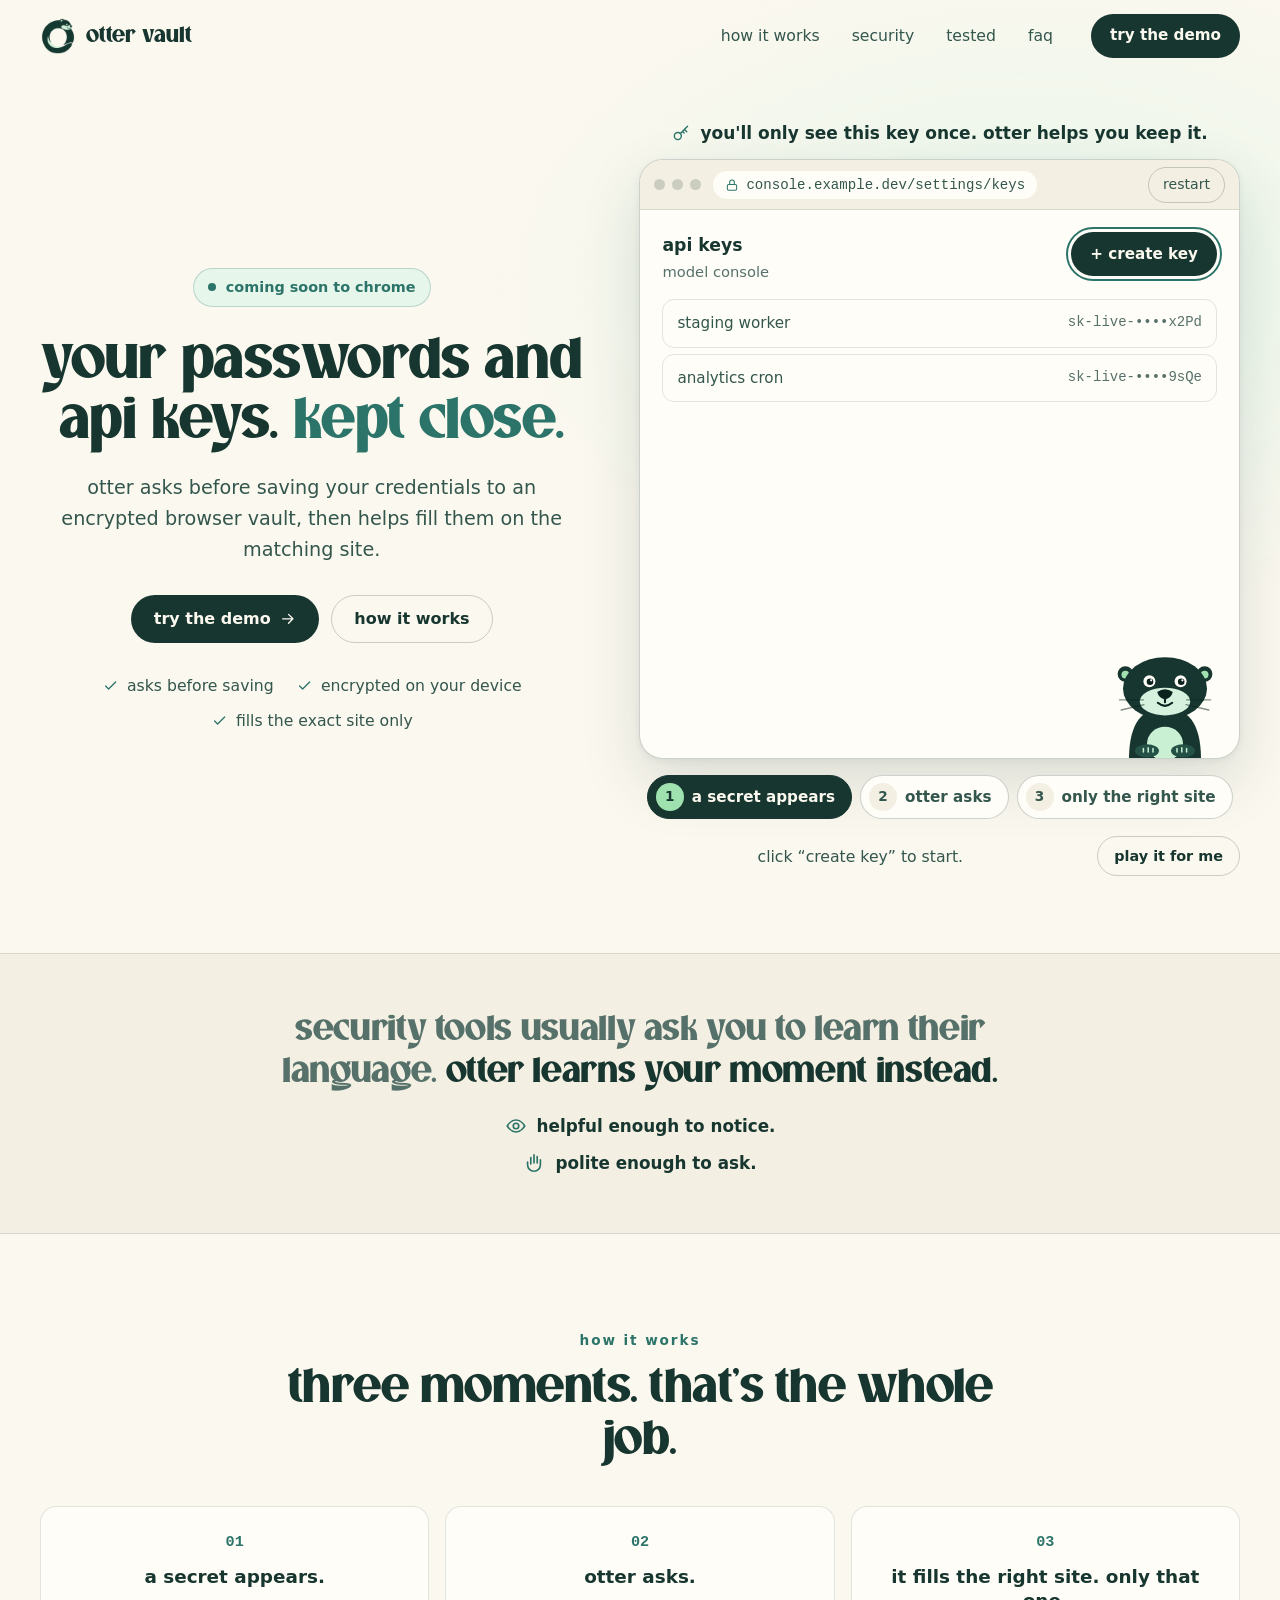
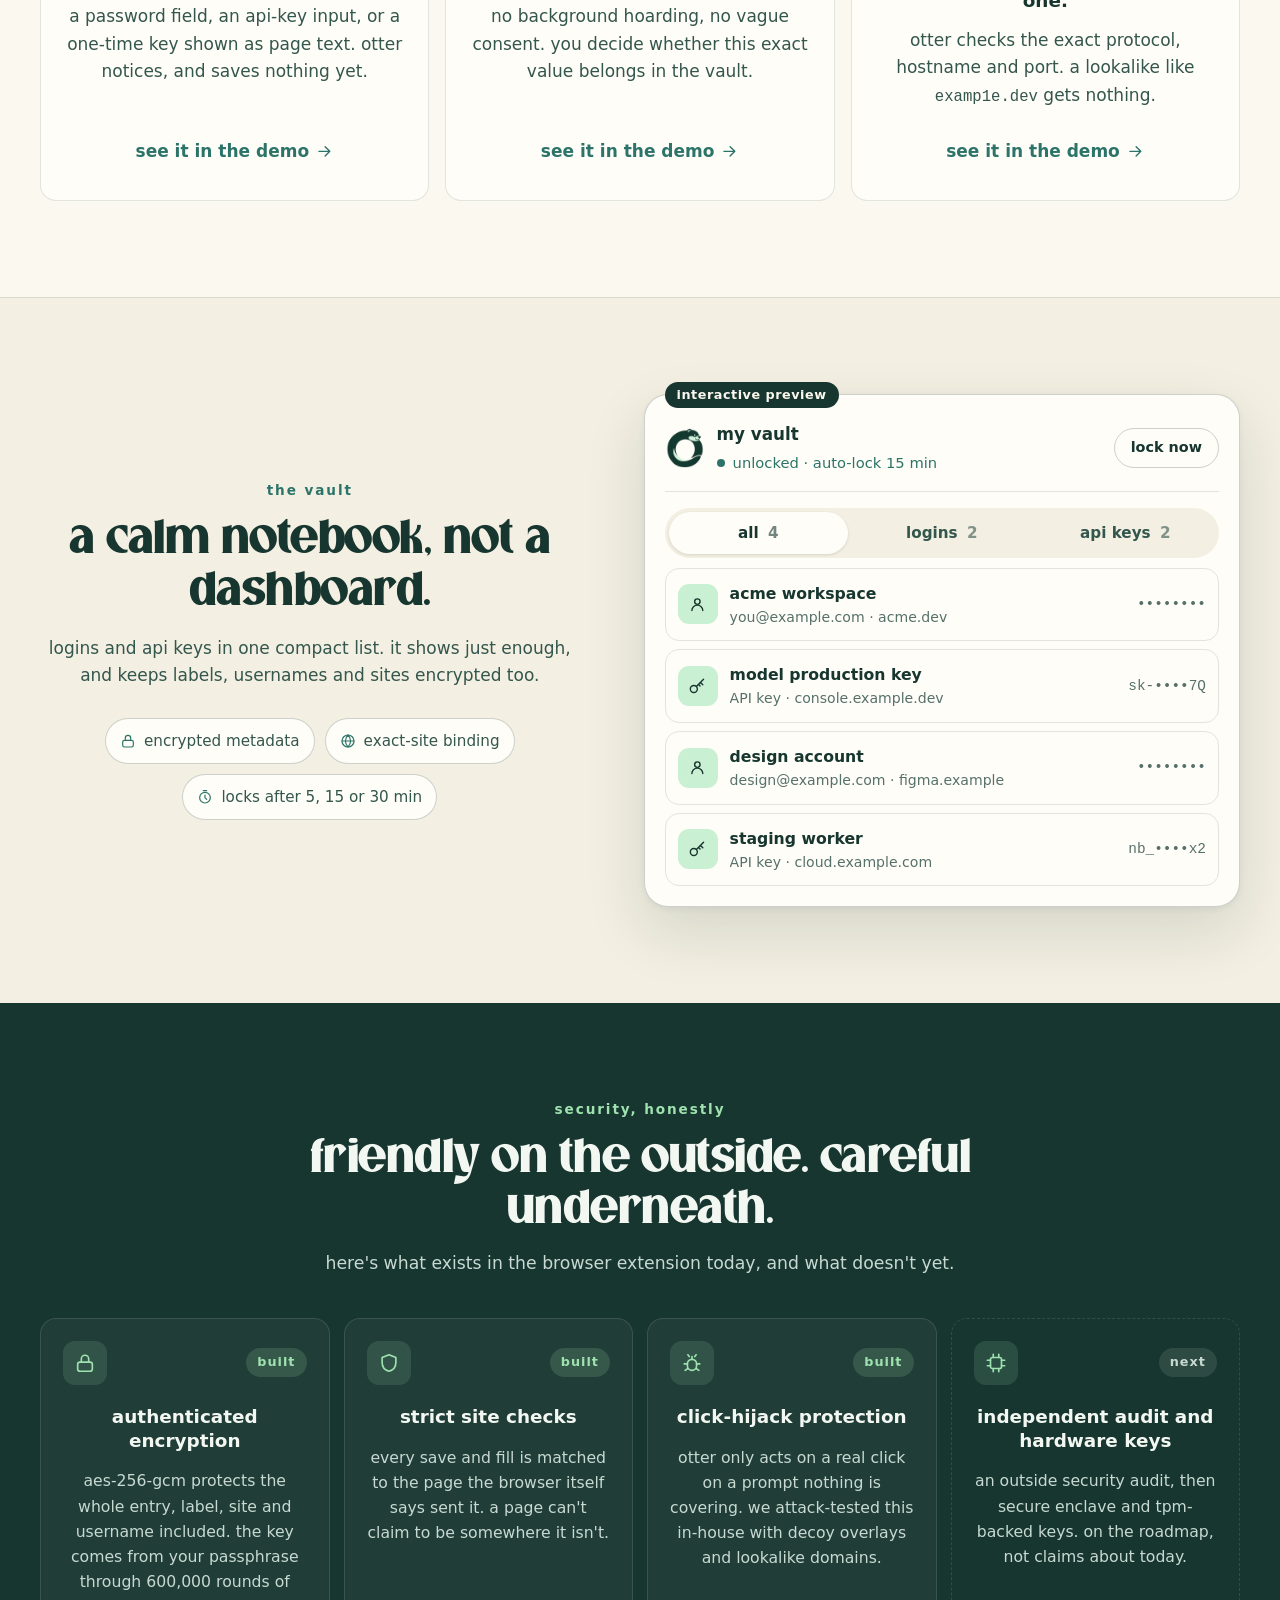
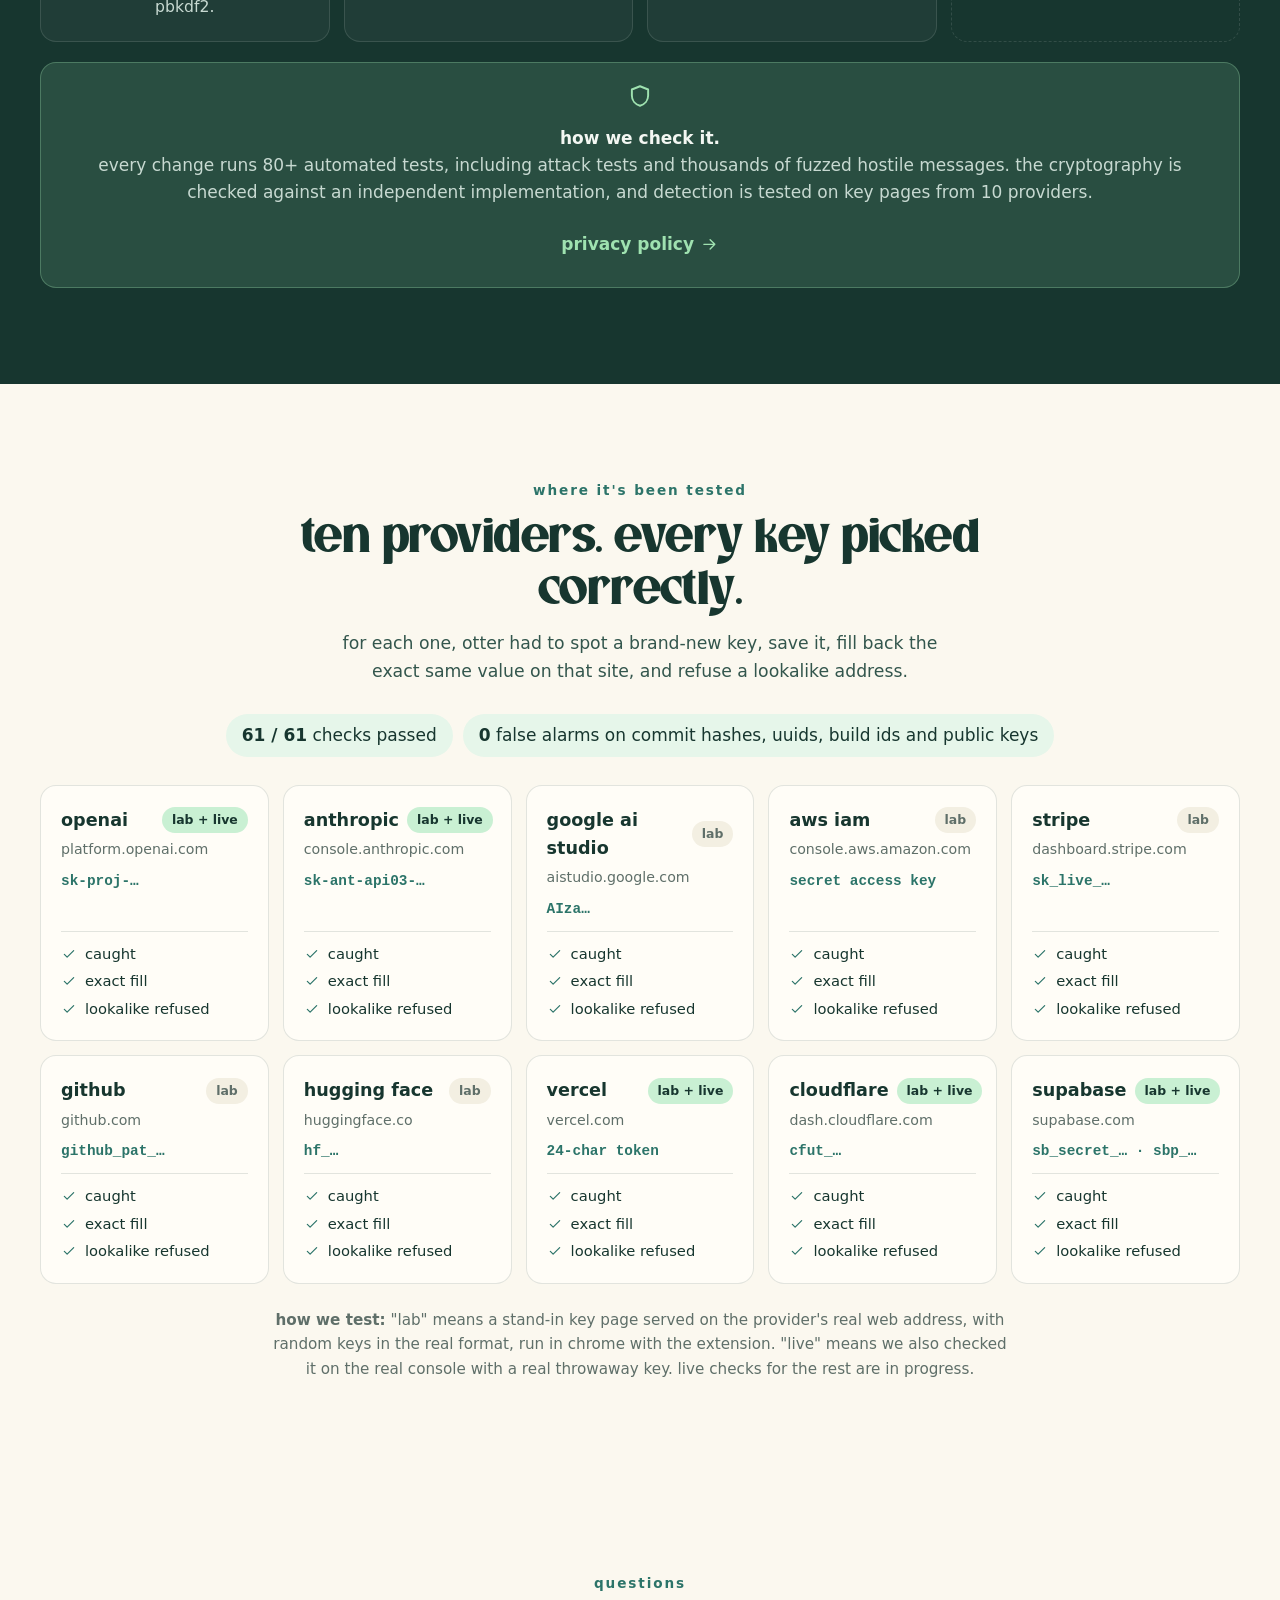
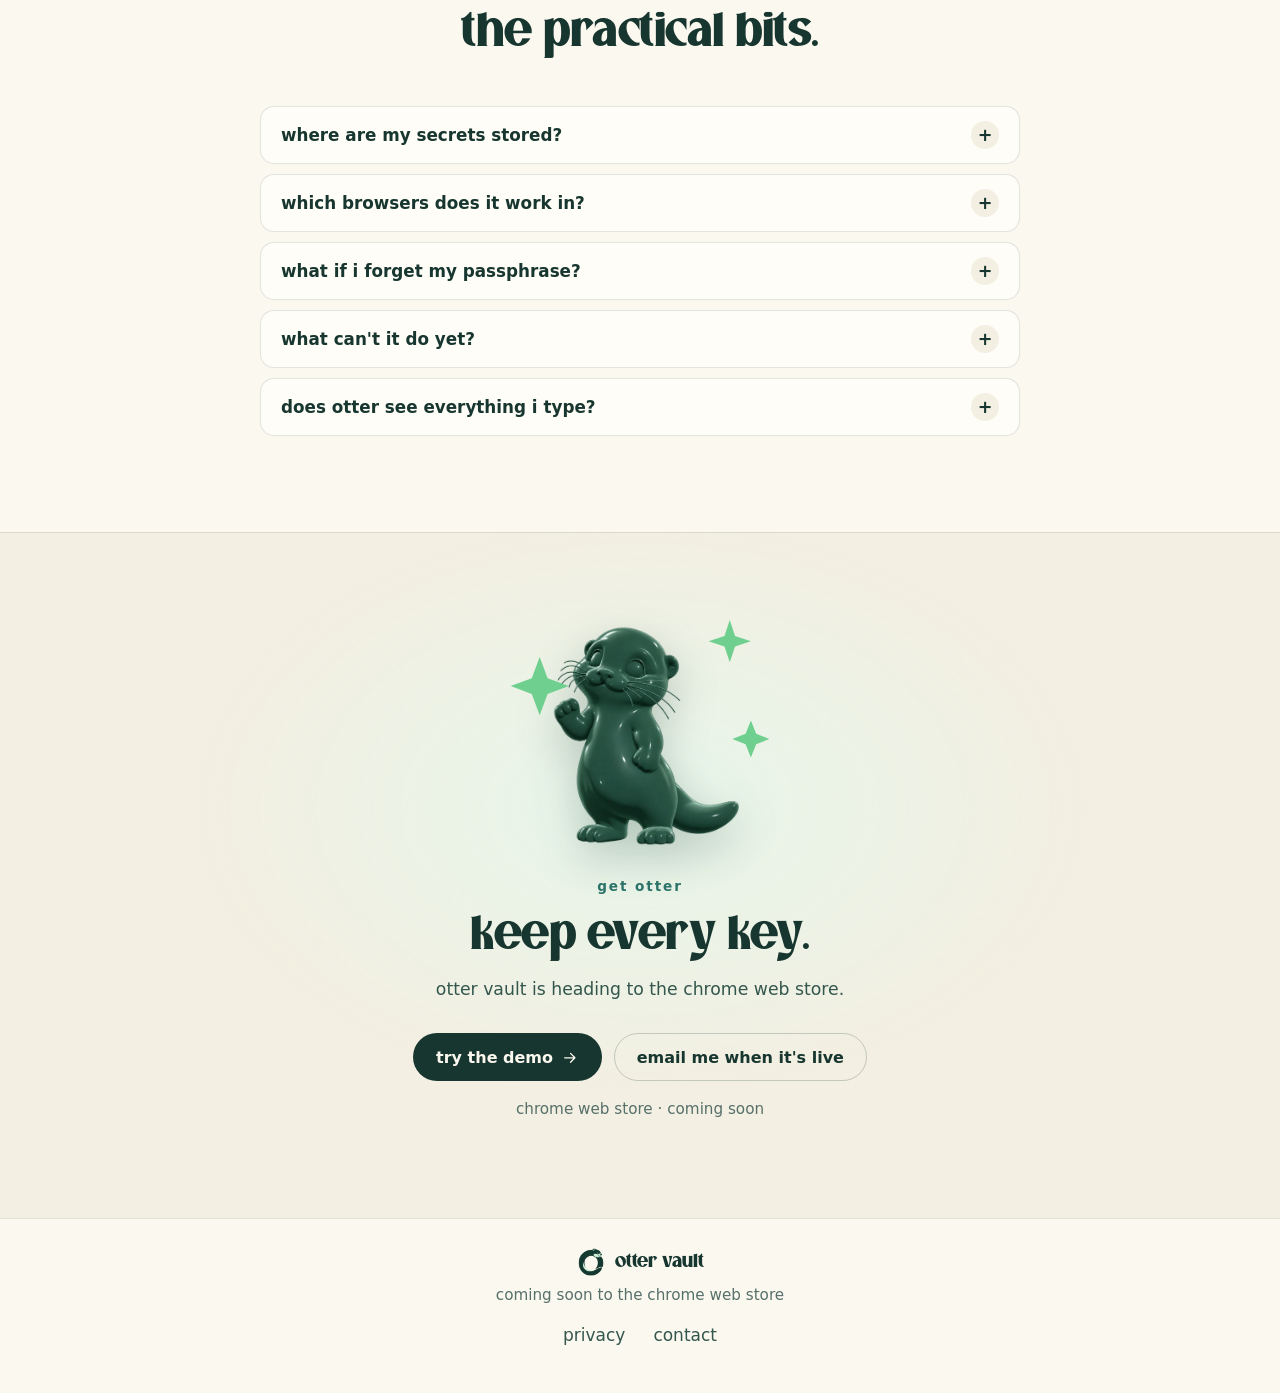
==== index.html @ 7d544002 "Tested section: OpenAI, Vercel, Cloudflare and Supabase confirmed live Co-Authored-By: Claude Opus 5" ====
<!doctype html>
<html lang="en">
<head>
  <meta charset="utf-8">
  <meta name="viewport" content="width=device-width, initial-scale=1">
  <title>otter vault — your passwords and api keys, kept close</title>
  <meta name="description" content="Otter asks before saving your credentials to an encrypted browser vault, then helps fill them on the matching site.">
  <meta name="theme-color" content="#fbf8ef">
  <meta property="og:title" content="otter vault">
  <meta property="og:description" content="your passwords and api keys. kept close.">
  <meta property="og:image" content="assets/icon.png">
  <link rel="icon" href="assets/favicon.png">
  <link rel="apple-touch-icon" href="assets/icon.png">
  <link rel="preload" href="assets/fonts/Lumiare.otf" as="font" type="font/otf" crossorigin>
  <link rel="stylesheet" href="styles.css?v=20260915g">
</head>
<body>
  <a class="skip" href="#main">skip to content</a>

  <svg width="0" height="0" style="position:absolute" aria-hidden="true">
    <defs>
      <symbol id="i-lock" viewBox="0 0 24 24"><rect x="4" y="11" width="16" height="10" rx="2.5"/><path d="M8 11V7.5a4 4 0 0 1 8 0V11"/></symbol>
      <symbol id="i-check" viewBox="0 0 24 24"><path d="m5 12.5 4.2 4.2L19 7"/></symbol>
      <symbol id="i-globe" viewBox="0 0 24 24"><circle cx="12" cy="12" r="9"/><path d="M3 12h18M12 3c2.6 2.6 3.8 5.6 3.8 9s-1.2 6.4-3.8 9c-2.6-2.6-3.8-5.6-3.8-9S9.4 5.6 12 3Z"/></symbol>
      <symbol id="i-key" viewBox="0 0 24 24"><circle cx="7.5" cy="15.5" r="4.5"/><path d="M10.7 12.3 20 3M16 7l3 3M13.5 9.5l2 2"/></symbol>
      <symbol id="i-user" viewBox="0 0 24 24"><circle cx="12" cy="8.5" r="3.5"/><path d="M5 20a7 7 0 0 1 14 0"/></symbol>
      <symbol id="i-shield" viewBox="0 0 24 24"><path d="M12 3 4.5 6v5.5c0 4.6 3.1 8.3 7.5 9.5 4.4-1.2 7.5-4.9 7.5-9.5V6L12 3Z"/></symbol>
      <symbol id="i-timer" viewBox="0 0 24 24"><circle cx="12" cy="13" r="8"/><path d="M12 9v4l2.5 2.5M9.5 2.5h5"/></symbol>
      <symbol id="i-chip" viewBox="0 0 24 24"><rect x="6" y="6" width="12" height="12" rx="2"/><path d="M9 2.5v3.5M15 2.5v3.5M9 18v3.5M15 18v3.5M2.5 9H6M2.5 15H6M18 9h3.5M18 15h3.5"/></symbol>
      <symbol id="i-arrow" viewBox="0 0 24 24"><path d="M5 12h14M13 6l6 6-6 6"/></symbol>
      <symbol id="i-alert" viewBox="0 0 24 24"><path d="M12 3.5 2.5 20h19L12 3.5Z"/><path d="M12 10v4.5M12 17.2v.3"/></symbol>
      <symbol id="i-warn-url" viewBox="0 0 24 24"><circle cx="12" cy="12" r="9"/><path d="M12 7.5v5.5M12 16.2v.3"/></symbol>
      <symbol id="i-eye" viewBox="0 0 24 24"><path d="M2.5 12S6 5.5 12 5.5 21.5 12 21.5 12 18 18.5 12 18.5 2.5 12 2.5 12Z"/><circle cx="12" cy="12" r="3"/></symbol>
      <symbol id="i-hand" viewBox="0 0 24 24"><path d="M12 3v9M8.5 6v7M15.5 5v7M19 8.5v5.5a7 7 0 0 1-14 0V11"/></symbol>
      <symbol id="i-bug" viewBox="0 0 24 24"><rect x="7" y="8" width="10" height="12" rx="5"/><path d="M12 8V5M9 5l-1.5-2M15 5l1.5-2M7 13H3.5M20.5 13H17M7.5 18l-3 2M16.5 18l3 2"/></symbol>
    </defs>
  </svg>

  <!-- the flat mascot for the demo, drawn in the logo's style; expressions swap with data-mood -->
  <template id="mascot-flat-template">
    <svg class="mascot-svg" viewBox="0 0 220 210" aria-hidden="true">
      <g class="m-sparkles show-happy show-proud">
        <path d="M30 40l4 10 10 4-10 4-4 10-4-10-10-4 10-4z"/>
        <path d="M192 30l3 7 7 3-7 3-3 7-3-7-7-3 7-3z"/>
      </g>
      <g class="m-bob">
        <path class="m-body" d="M50 212C50 152 72 126 110 126S170 152 170 212Z"/>
        <ellipse class="m-chest" cx="110" cy="186" rx="30" ry="28"/>
        <g class="m-head">
          <circle class="m-body" cx="44" cy="70" r="13"/>
          <circle class="m-body" cx="176" cy="70" r="13"/>
          <circle class="m-mint" cx="44" cy="71" r="6.5"/>
          <circle class="m-mint" cx="176" cy="71" r="6.5"/>
          <ellipse class="m-body" cx="110" cy="94" rx="70" ry="52"/>
          <ellipse class="m-muzzle" cx="110" cy="116" rx="42" ry="23"/>
          <g class="m-cheeks show-happy show-proud"><circle cx="70" cy="108" r="9"/><circle cx="150" cy="108" r="9"/></g>

          <g class="show-idle m-blink">
            <circle class="m-eye" cx="84" cy="82" r="10"/><circle class="m-pupil" cx="85" cy="83" r="5.5"/><circle class="m-glint" cx="87" cy="80.5" r="1.8"/>
            <circle class="m-eye" cx="136" cy="82" r="10"/><circle class="m-pupil" cx="137" cy="83" r="5.5"/><circle class="m-glint" cx="139" cy="80.5" r="1.8"/>
          </g>
          <g class="show-alert">
            <circle class="m-eye" cx="84" cy="82" r="12.5"/><circle class="m-pupil" cx="84" cy="82" r="5"/><circle class="m-glint" cx="86.5" cy="79.5" r="2"/>
            <circle class="m-eye" cx="136" cy="82" r="12.5"/><circle class="m-pupil" cx="136" cy="82" r="5"/><circle class="m-glint" cx="138.5" cy="79.5" r="2"/>
            <path class="m-line-cream" d="M70 60q14-9 28-1M122 59q14-8 28 1"/>
          </g>
          <g class="show-happy">
            <path class="m-line-cream m-thick" d="M74 86q10-13 20 0M126 86q10-13 20 0"/>
          </g>
          <g class="show-shrug">
            <circle class="m-eye" cx="84" cy="84" r="10"/><circle class="m-pupil" cx="82" cy="87" r="5"/>
            <circle class="m-eye" cx="136" cy="84" r="10"/><circle class="m-pupil" cx="134" cy="87" r="5"/>
            <path class="m-body" d="M72 83h24v-12H72zM124 83h24v-12h-24z"/>
            <path class="m-line-cream" d="M72 71q12-4 24 1M124 69q12-6 24-1"/>
          </g>
          <g class="show-stern">
            <ellipse class="m-eye" cx="84" cy="86" rx="10" ry="6"/><circle class="m-pupil" cx="85" cy="86" r="4.5"/>
            <ellipse class="m-eye" cx="136" cy="86" rx="10" ry="6"/><circle class="m-pupil" cx="135" cy="86" r="4.5"/>
            <path class="m-line-cream m-thick" d="M70 68l28 10M150 68l-28 10"/>
          </g>
          <g class="show-proud">
            <circle class="m-eye" cx="84" cy="82" r="10"/><circle class="m-pupil" cx="85" cy="83" r="5.5"/><circle class="m-glint" cx="87" cy="80.5" r="1.8"/>
            <path class="m-line-cream m-thick" d="M126 84q10-11 20 0"/>
          </g>

          <path class="m-nose" d="M97 100q13-9 26 0-3 11-13 12-10-1-13-12z"/>
          <path class="m-line-dark show-idle show-shrug show-stern show-proud show-alert" d="M110 112v5"/>
          <path class="m-line-dark show-idle show-proud" d="M98 118q12 10 24 0"/>
          <path class="m-mouth show-happy" d="M95 116q15 22 30 0z"/>
          <ellipse class="m-mouth show-alert" cx="110" cy="124" rx="5.5" ry="6.5"/>
          <path class="m-line-dark show-shrug" d="M101 123q9-3 18 1"/>
          <path class="m-line-dark show-stern" d="M99 126q11-8 22 0"/>
          <path class="m-whisker" d="M74 113H34M75 121l-38 9M146 113h40M145 121l38 9"/>
        </g>
        <g class="m-paws">
          <ellipse cx="80" cy="198" rx="20" ry="11"/><ellipse cx="140" cy="198" rx="20" ry="11"/>
          <path class="m-line-cream m-toes" d="M74 194v6M82 193v7M90 194v6M130 194v6M138 193v7M146 194v6"/>
        </g>
      </g>
    </svg>
  </template>

  <!-- the glossy green otter; js clones it into each .mascot and reacts through data-mood (motion plus a small badge) -->
  <template id="mascot-template">
    <div class="mascot-art">
      <img class="mascot-img" src="assets/otter-mascot.webp" alt="" width="520" height="575" decoding="async">
      <svg class="m-sparkles" viewBox="0 0 100 100" aria-hidden="true"><path d="M12 22l3 8 8 3-8 3-3 8-3-8-8-3 8-3z"/><path d="M84 8l2 6 6 2-6 2-2 6-2-6-6-2 6-2z"/><path d="M92 46l2 5 5 2-5 2-2 5-2-5-5-2 5-2z"/></svg>
      <span class="m-badge m-badge-alert" aria-hidden="true">!</span>
      <span class="m-badge m-badge-stern" aria-hidden="true">!</span>
      <span class="m-badge m-badge-proud" aria-hidden="true"><svg class="ic"><use href="#i-check"/></svg></span>
    </div>
  </template>

  <header class="nav" id="nav">
    <div class="wrap nav-inner">
      <a class="brand" href="#top" aria-label="otter vault home"><img src="assets/logo-mark.webp" alt="" width="36" height="36">otter vault</a>
      <nav aria-label="primary">
        <a href="#how">how it works</a>
        <a href="#security">security</a>
        <a href="#tested">tested</a>
        <a href="#faq">faq</a>
      </nav>
      <a class="btn btn-sm btn-primary" href="#demo">try the demo</a>
    </div>
  </header>

  <main id="main">
    <!-- hero: the headline and the live demo, together -->
    <section class="hero" id="top" aria-labelledby="hero-title">
      <div class="wrap hero-grid">
        <div class="hero-copy">
          <p class="badge"><span class="dot" aria-hidden="true"></span>coming soon to chrome</p>
          <h1 id="hero-title">your passwords and api keys. <em>kept close.</em></h1>
          <p class="lede">otter asks before saving your credentials to an encrypted browser vault, then helps fill them on the matching site.</p>
          <div class="actions">
            <a class="btn btn-primary" href="#demo">try the demo <svg class="ic" aria-hidden="true"><use href="#i-arrow"/></svg></a>
            <a class="btn btn-ghost" href="#how">how it works</a>
          </div>
          <ul class="ticks" aria-label="principles">
            <li><svg class="ic" aria-hidden="true"><use href="#i-check"/></svg>asks before saving</li>
            <li><svg class="ic" aria-hidden="true"><use href="#i-check"/></svg>encrypted on your device</li>
            <li><svg class="ic" aria-hidden="true"><use href="#i-check"/></svg>fills the exact site only</li>
          </ul>
          <!-- phones only: a 3d otter to play with; loaded by otter3d.js when the screen is narrow -->
          <div class="otter-stage" id="otter-stage" tabindex="0" role="img" aria-label="3d otter. drag sideways to spin it, tap to make it hop.">
            <canvas id="otter-canvas"></canvas>
            <p class="otter-hint" aria-hidden="true">drag to spin · tap to say hi</p>
          </div>
        </div>

        <div class="demo" id="demo" data-state="start" aria-label="live demo of otter vault">
          <p class="demo-kicker"><svg class="ic" aria-hidden="true"><use href="#i-key"/></svg>you'll only see this key once. otter helps you keep it.</p>
          <div class="window demo-window">
            <div class="window-bar">
              <span class="lights" aria-hidden="true"><i></i><i></i><i></i></span>
              <span class="url keepcase" id="demo-url"><svg class="ic" aria-hidden="true"><use href="#i-lock" id="demo-url-icon"/></svg><span id="demo-url-text">console.example.dev/settings/keys</span></span>
              <button class="demo-restart" type="button" id="demo-restart">restart</button>
            </div>

            <div class="demo-page">
              <div class="demo-view" id="view-console">
                <div class="console-top">
                  <div><b>api keys</b><small>model console</small></div>
                  <button class="btn btn-sm btn-primary demo-create" type="button" id="demo-create">+ create key</button>
                </div>
                <ul class="key-rows" aria-hidden="true">
                  <li><span>staging worker</span><code class="keepcase">sk-live-••••x2Pd</code></li>
                  <li><span>analytics cron</span><code class="keepcase">sk-live-••••9sQe</code></li>
                </ul>
                <div class="key-card" id="demo-key-card" hidden>
                  <small>new key · shown once</small>
                  <code class="keepcase" id="demo-key"></code>
                  <small class="warn">copy this key now. you won't be able to see it again.</small>
                </div>
              </div>

              <div class="demo-view" id="view-deploy" hidden>
                <div class="console-top"><div><b>deploy settings</b><small>paste the api key for this project.</small></div></div>
                <div class="field">
                  <span class="field-label">api key</span>
                  <span class="field-input" id="demo-field"><span class="field-value keepcase" id="demo-field-value"></span><i class="caret" aria-hidden="true"></i></span>
                </div>
                <span class="fake-submit" aria-hidden="true">save and deploy</span>
              </div>

              <div class="buddy">
                <div class="bubble" id="demo-bubble" role="status" aria-live="polite" hidden>
                  <strong id="demo-bubble-title"></strong>
                  <span id="demo-bubble-body"></span>
                  <div class="bubble-actions" id="demo-bubble-actions"></div>
                </div>
                <div class="mascot demo-mascot" id="demo-mascot" data-mascot="flat" data-mood="idle"></div>
              </div>
            </div>
          </div>

          <ol class="stepper" aria-label="demo steps">
            <li><button type="button" class="step-chip" data-step="1" aria-current="step"><span>1</span>a secret appears</button></li>
            <li><button type="button" class="step-chip" data-step="2"><span>2</span>otter asks</button></li>
            <li><button type="button" class="step-chip" data-step="3"><span>3</span>only the right site</button></li>
          </ol>
          <div class="demo-foot">
            <p class="demo-caption" id="demo-caption" aria-live="polite">click “create key” to start.</p>
            <button class="btn btn-xs btn-ghost" type="button" id="demo-play">play it for me</button>
          </div>
        </div>
      </div>
    </section>

    <!-- short intro -->
    <section class="intro" aria-label="the idea">
      <div class="wrap intro-inner">
        <p class="intro-text">security tools usually ask you to learn their language. <span>otter learns your moment instead.</span></p>
        <ul class="intro-pair">
          <li><svg class="ic" aria-hidden="true"><use href="#i-eye"/></svg>helpful enough to notice.</li>
          <li><svg class="ic" aria-hidden="true"><use href="#i-hand"/></svg>polite enough to ask.</li>
        </ul>
      </div>
    </section>

    <!-- how it works: three short, selectable steps -->
    <section class="how" id="how" aria-labelledby="how-title">
      <div class="wrap">
        <header class="section-head">
          <p class="eyebrow">how it works</p>
          <h2 id="how-title">three moments. that's the whole job.</h2>
        </header>
        <ol class="how-cards">
          <li class="how-card">
            <span class="how-num">01</span>
            <h3>a secret appears.</h3>
            <p>a password field, an api-key input, or a one-time key shown as page text. otter notices, and saves nothing yet.</p>
            <button class="link-btn" type="button" data-jump="1">see it in the demo <svg class="ic" aria-hidden="true"><use href="#i-arrow"/></svg></button>
          </li>
          <li class="how-card">
            <span class="how-num">02</span>
            <h3>otter asks.</h3>
            <p>no background hoarding, no vague consent. you decide whether this exact value belongs in the vault.</p>
            <button class="link-btn" type="button" data-jump="2">see it in the demo <svg class="ic" aria-hidden="true"><use href="#i-arrow"/></svg></button>
          </li>
          <li class="how-card">
            <span class="how-num">03</span>
            <h3>it fills the right site. only that one.</h3>
            <p>otter checks the exact protocol, hostname and port. a lookalike like <code class="keepcase">examp1e.dev</code> gets nothing.</p>
            <button class="link-btn" type="button" data-jump="3">see it in the demo <svg class="ic" aria-hidden="true"><use href="#i-arrow"/></svg></button>
          </li>
        </ol>
      </div>
    </section>

    <!-- the vault preview -->
    <section class="notebook" id="notebook" aria-labelledby="notebook-title">
      <div class="wrap split">
        <div class="split-copy">
          <p class="eyebrow">the vault</p>
          <h2 id="notebook-title">a calm notebook, not a dashboard.</h2>
          <p>logins and api keys in one compact list. it shows just enough, and keeps labels, usernames and sites encrypted too.</p>
          <ul class="chips" aria-label="vault properties">
            <li><svg class="ic" aria-hidden="true"><use href="#i-lock"/></svg>encrypted metadata</li>
            <li><svg class="ic" aria-hidden="true"><use href="#i-globe"/></svg>exact-site binding</li>
            <li><svg class="ic" aria-hidden="true"><use href="#i-timer"/></svg>locks after 5, 15 or 30 min</li>
          </ul>
        </div>

        <div class="vault" id="vault" data-locked="false" aria-label="vault preview">
          <span class="preview-tag">interactive preview</span>
          <div class="vault-head">
            <img src="assets/logo-mark.webp" alt="" width="40" height="40">
            <div><strong>my vault</strong><span id="vault-status"><i class="dot" aria-hidden="true"></i>unlocked · auto-lock 15 min</span></div>
            <button class="btn btn-xs btn-ghost" type="button" id="vault-lock">lock now</button>
          </div>
          <div class="vault-body" id="vault-body">
            <div class="tabs" role="tablist" aria-label="filter secrets">
              <button role="tab" aria-selected="true" data-filter="all">all <b>4</b></button>
              <button role="tab" aria-selected="false" data-filter="login">logins <b>2</b></button>
              <button role="tab" aria-selected="false" data-filter="api-key">api keys <b>2</b></button>
            </div>
            <ul class="records">
              <li data-kind="login"><span class="rec-ic"><svg class="ic" aria-hidden="true"><use href="#i-user"/></svg></span><div><b>acme workspace</b><small class="keepcase">you@example.com · acme.dev</small></div><code>••••••••</code></li>
              <li data-kind="api-key"><span class="rec-ic"><svg class="ic" aria-hidden="true"><use href="#i-key"/></svg></span><div><b>model production key</b><small class="keepcase">API key · console.example.dev</small></div><code class="keepcase">sk-••••7Q</code></li>
              <li data-kind="login"><span class="rec-ic"><svg class="ic" aria-hidden="true"><use href="#i-user"/></svg></span><div><b>design account</b><small class="keepcase">design@example.com · figma.example</small></div><code>••••••••</code></li>
              <li data-kind="api-key"><span class="rec-ic"><svg class="ic" aria-hidden="true"><use href="#i-key"/></svg></span><div><b>staging worker</b><small class="keepcase">API key · cloud.example.com</small></div><code class="keepcase">nb_••••x2</code></li>
            </ul>
          </div>
          <div class="vault-locked" id="vault-locked" hidden>
            <svg class="ic" aria-hidden="true"><use href="#i-lock"/></svg>
            <strong>vault locked</strong>
            <p>nothing is readable until you unlock with your passphrase. in the real extension that happens in the toolbar popup.</p>
            <button class="btn btn-sm btn-primary" type="button" id="vault-unlock">unlock (demo)</button>
          </div>
        </div>
      </div>
    </section>

    <!-- security, on a deep-green band -->
    <section class="security" id="security" aria-labelledby="security-title">
      <div class="wrap">
        <header class="section-head">
          <p class="eyebrow">security, honestly</p>
          <h2 id="security-title">friendly on the outside. careful underneath.</h2>
          <p class="section-sub">here's what exists in the browser extension today, and what doesn't yet.</p>
        </header>

        <div class="cards">
          <article class="card">
            <div class="card-top"><span class="card-ic"><svg class="ic" aria-hidden="true"><use href="#i-lock"/></svg></span><span class="tag">built</span></div>
            <h3>authenticated encryption</h3>
            <p>aes-256-gcm protects the whole entry, label, site and username included. the key comes from your passphrase through 600,000 rounds of pbkdf2.</p>
          </article>
          <article class="card">
            <div class="card-top"><span class="card-ic"><svg class="ic" aria-hidden="true"><use href="#i-shield"/></svg></span><span class="tag">built</span></div>
            <h3>strict site checks</h3>
            <p>every save and fill is matched to the page the browser itself says sent it. a page can't claim to be somewhere it isn't.</p>
          </article>
          <article class="card">
            <div class="card-top"><span class="card-ic"><svg class="ic" aria-hidden="true"><use href="#i-bug"/></svg></span><span class="tag">built</span></div>
            <h3>click-hijack protection</h3>
            <p>otter only acts on a real click on a prompt nothing is covering. we attack-tested this in-house with decoy overlays and lookalike domains.</p>
          </article>
          <article class="card card-next">
            <div class="card-top"><span class="card-ic"><svg class="ic" aria-hidden="true"><use href="#i-chip"/></svg></span><span class="tag tag-next">next</span></div>
            <h3>independent audit and hardware keys</h3>
            <p>an outside security audit, then secure enclave and tpm-backed keys. on the roadmap, not claims about today.</p>
          </article>
        </div>

        <div class="notice proof" role="note">
          <svg class="ic" aria-hidden="true"><use href="#i-shield"/></svg>
          <div>
            <strong>how we check it.</strong>
            <p>every change runs 80+ automated tests, including attack tests and thousands of fuzzed hostile messages. the cryptography is checked against an independent implementation, and detection is tested on key pages from 10 providers.</p>
          </div>
          <a class="link" href="https://krishnag1703.github.io/ottice-privacy/">privacy policy <svg class="ic" aria-hidden="true"><use href="#i-arrow"/></svg></a>
        </div>
      </div>
    </section>

    <!-- where otter has been tested -->
    <section class="tested" id="tested" aria-labelledby="tested-title">
      <div class="wrap">
        <header class="section-head">
          <p class="eyebrow">where it's been tested</p>
          <h2 id="tested-title">ten providers. every key picked correctly.</h2>
          <p class="section-sub">for each one, otter had to spot a brand-new key, save it, fill back the exact same value on that site, and refuse a lookalike address.</p>
        </header>
        <div class="tested-score">
          <span><b>61 / 61</b> checks passed</span>
          <span><b>0</b> false alarms on commit hashes, uuids, build ids and public keys</span>
        </div>
        <ul class="tested-grid">
          <li class="tested-tile">
            <div class="tested-top"><b>openai</b><span class="tag-lite is-live">lab + live</span></div>
            <small class="keepcase">platform.openai.com</small>
            <code class="keepcase">sk-proj-…</code>
            <ul class="tested-checks" aria-label="checks passed">
              <li><svg class="ic" aria-hidden="true"><use href="#i-check"/></svg>caught</li>
              <li><svg class="ic" aria-hidden="true"><use href="#i-check"/></svg>exact fill</li>
              <li><svg class="ic" aria-hidden="true"><use href="#i-check"/></svg>lookalike refused</li>
            </ul>
          </li>
          <li class="tested-tile">
            <div class="tested-top"><b>anthropic</b><span class="tag-lite is-live">lab + live</span></div>
            <small class="keepcase">console.anthropic.com</small>
            <code class="keepcase">sk-ant-api03-…</code>
            <ul class="tested-checks" aria-label="checks passed">
              <li><svg class="ic" aria-hidden="true"><use href="#i-check"/></svg>caught</li>
              <li><svg class="ic" aria-hidden="true"><use href="#i-check"/></svg>exact fill</li>
              <li><svg class="ic" aria-hidden="true"><use href="#i-check"/></svg>lookalike refused</li>
            </ul>
          </li>
          <li class="tested-tile">
            <div class="tested-top"><b>google ai studio</b><span class="tag-lite">lab</span></div>
            <small class="keepcase">aistudio.google.com</small>
            <code class="keepcase">AIza…</code>
            <ul class="tested-checks" aria-label="checks passed">
              <li><svg class="ic" aria-hidden="true"><use href="#i-check"/></svg>caught</li>
              <li><svg class="ic" aria-hidden="true"><use href="#i-check"/></svg>exact fill</li>
              <li><svg class="ic" aria-hidden="true"><use href="#i-check"/></svg>lookalike refused</li>
            </ul>
          </li>
          <li class="tested-tile">
            <div class="tested-top"><b>aws iam</b><span class="tag-lite">lab</span></div>
            <small class="keepcase">console.aws.amazon.com</small>
            <code class="keepcase">secret access key</code>
            <ul class="tested-checks" aria-label="checks passed">
              <li><svg class="ic" aria-hidden="true"><use href="#i-check"/></svg>caught</li>
              <li><svg class="ic" aria-hidden="true"><use href="#i-check"/></svg>exact fill</li>
              <li><svg class="ic" aria-hidden="true"><use href="#i-check"/></svg>lookalike refused</li>
            </ul>
          </li>
          <li class="tested-tile">
            <div class="tested-top"><b>stripe</b><span class="tag-lite">lab</span></div>
            <small class="keepcase">dashboard.stripe.com</small>
            <code class="keepcase">sk_live_…</code>
            <ul class="tested-checks" aria-label="checks passed">
              <li><svg class="ic" aria-hidden="true"><use href="#i-check"/></svg>caught</li>
              <li><svg class="ic" aria-hidden="true"><use href="#i-check"/></svg>exact fill</li>
              <li><svg class="ic" aria-hidden="true"><use href="#i-check"/></svg>lookalike refused</li>
            </ul>
          </li>
          <li class="tested-tile">
            <div class="tested-top"><b>github</b><span class="tag-lite">lab</span></div>
            <small class="keepcase">github.com</small>
            <code class="keepcase">github_pat_…</code>
            <ul class="tested-checks" aria-label="checks passed">
              <li><svg class="ic" aria-hidden="true"><use href="#i-check"/></svg>caught</li>
              <li><svg class="ic" aria-hidden="true"><use href="#i-check"/></svg>exact fill</li>
              <li><svg class="ic" aria-hidden="true"><use href="#i-check"/></svg>lookalike refused</li>
            </ul>
          </li>
          <li class="tested-tile">
            <div class="tested-top"><b>hugging face</b><span class="tag-lite">lab</span></div>
            <small class="keepcase">huggingface.co</small>
            <code class="keepcase">hf_…</code>
            <ul class="tested-checks" aria-label="checks passed">
              <li><svg class="ic" aria-hidden="true"><use href="#i-check"/></svg>caught</li>
              <li><svg class="ic" aria-hidden="true"><use href="#i-check"/></svg>exact fill</li>
              <li><svg class="ic" aria-hidden="true"><use href="#i-check"/></svg>lookalike refused</li>
            </ul>
          </li>
          <li class="tested-tile">
            <div class="tested-top"><b>vercel</b><span class="tag-lite is-live">lab + live</span></div>
            <small class="keepcase">vercel.com</small>
            <code class="keepcase">24-char token</code>
            <ul class="tested-checks" aria-label="checks passed">
              <li><svg class="ic" aria-hidden="true"><use href="#i-check"/></svg>caught</li>
              <li><svg class="ic" aria-hidden="true"><use href="#i-check"/></svg>exact fill</li>
              <li><svg class="ic" aria-hidden="true"><use href="#i-check"/></svg>lookalike refused</li>
            </ul>
          </li>
          <li class="tested-tile">
            <div class="tested-top"><b>cloudflare</b><span class="tag-lite is-live">lab + live</span></div>
            <small class="keepcase">dash.cloudflare.com</small>
            <code class="keepcase">cfut_…</code>
            <ul class="tested-checks" aria-label="checks passed">
              <li><svg class="ic" aria-hidden="true"><use href="#i-check"/></svg>caught</li>
              <li><svg class="ic" aria-hidden="true"><use href="#i-check"/></svg>exact fill</li>
              <li><svg class="ic" aria-hidden="true"><use href="#i-check"/></svg>lookalike refused</li>
            </ul>
          </li>
          <li class="tested-tile">
            <div class="tested-top"><b>supabase</b><span class="tag-lite is-live">lab + live</span></div>
            <small class="keepcase">supabase.com</small>
            <code class="keepcase">sb_secret_… · sbp_…</code>
            <ul class="tested-checks" aria-label="checks passed">
              <li><svg class="ic" aria-hidden="true"><use href="#i-check"/></svg>caught</li>
              <li><svg class="ic" aria-hidden="true"><use href="#i-check"/></svg>exact fill</li>
              <li><svg class="ic" aria-hidden="true"><use href="#i-check"/></svg>lookalike refused</li>
            </ul>
          </li>
        </ul>
        <p class="tested-note"><b>how we test:</b> "lab" means a stand-in key page served on the provider's real web address, with random keys in the real format, run in chrome with the extension. "live" means we also checked it on the real console with a real throwaway key. live checks for the rest are in progress.</p>
      </div>
    </section>

    <!-- faq -->
    <section class="faq" id="faq" aria-labelledby="faq-title">
      <div class="wrap faq-grid">
        <header class="section-head">
          <p class="eyebrow">questions</p>
          <h2 id="faq-title">the practical bits.</h2>
        </header>
        <div class="faq-list">
          <details>
            <summary>where are my secrets stored?</summary>
            <p>only in your browser, on your device. entries are encrypted before they're written to the extension's local storage. there are no otter servers, accounts or sync, so nothing leaves your machine.</p>
          </details>
          <details>
            <summary>which browsers does it work in?</summary>
            <p>chrome first, and chrome-based browsers like brave, arc and vivaldi through the chrome web store. edge and firefox are next; safari comes later.</p>
          </details>
          <details>
            <summary>what if i forget my passphrase?</summary>
            <p>the vault can't be opened, by you or by us. there's no recovery key by design, so keep your passphrase somewhere safe.</p>
          </details>
          <details>
            <summary>what can't it do yet?</summary>
            <p>it saves logins and api keys only, with no sync, import, export or sharing. an independent security audit is planned before version 1.0. and like all autofill, a filled value lives in that site's page, so a site with a script-injection bug could read what you fill there.</p>
          </details>
          <details>
            <summary>does otter see everything i type?</summary>
            <p>otter looks at pages locally to spot password fields and newly revealed keys. nothing is recorded or sent anywhere, and nothing is saved unless you tap “keep it safe”.</p>
          </details>
        </div>
      </div>
    </section>

    <!-- closing -->
    <section class="closer" id="get" aria-labelledby="get-title">
      <div class="wrap closer-inner">
        <div class="mascot closer-mascot" data-mood="happy" aria-hidden="true"></div>
        <div>
          <p class="eyebrow">get otter</p>
          <h2 id="get-title">keep every key.</h2>
          <p class="section-sub">otter vault is heading to the chrome web store.</p>
          <div class="actions">
            <a class="btn btn-primary" href="#demo">try the demo <svg class="ic" aria-hidden="true"><use href="#i-arrow"/></svg></a>
            <a class="btn btn-ghost" href="mailto:krishna091718@gmail.com?subject=otter%20vault%20launch">email me when it's live</a>
          </div>
          <p class="store-note">chrome web store · coming soon</p>
        </div>
      </div>
    </section>
  </main>

  <footer class="footer">
    <div class="wrap footer-inner">
      <a class="brand" href="#top"><img src="assets/logo-mark.webp" alt="" width="28" height="28">otter vault</a>
      <span class="footer-note">coming soon to the chrome web store</span>
      <nav aria-label="footer">
        <a href="https://krishnag1703.github.io/ottice-privacy/">privacy</a>
        <a href="mailto:krishna091718@gmail.com">contact</a>
      </nav>
    </div>
  </footer>

  <script type="importmap">{ "imports": { "three": "./vendor/three/three.module.js" } }</script>
  <script>
    // only phones download three.js and the model
    (() => {
      const phone = matchMedia('(max-width: 720px)');
      const load = () => { if (phone.matches && !window.__otter3d) { window.__otter3d = true; import('./otter3d.js?v=20260915g'); } };
      load();
      phone.addEventListener('change', load);
    })();
  </script>
  <script src="main.js?v=20260915g" defer></script>
</body>
</html>
---- styles.css ----
@font-face {
  font-family: "Lumiare";
  src: url("assets/fonts/Lumiare.otf") format("opentype");
  font-display: swap;
}

:root {
  /* cream, mint and deep green, taken from the logo */
  --cream: #fbf8ef;
  --cream-2: #f3efe2;
  --paper: #fffdf7;
  --deep: #17362f;
  --deep-2: #0f2a24;
  --ink: #17362f;
  --ink-2: #33564d;
  --muted: #56706a;          /* 5.1:1 on cream */
  --mint: #9fe2b0;
  --mint-soft: #c9f0d3;
  --mint-wash: #e6f6ea;
  --line: rgba(23, 54, 47, 0.12);
  --line-strong: rgba(23, 54, 47, 0.22);
  --amber: #8a5a12;          /* amber text that still passes on cream */
  --amber-soft: #fbefd6;
  --on-deep: #f3f7f2;
  --on-deep-2: #c7d9d1;

  --radius: 16px;
  --radius-lg: 24px;
  --shadow: 0 24px 60px rgba(23, 54, 47, 0.14), 0 2px 6px rgba(23, 54, 47, 0.06);
  --ease-out: cubic-bezier(0.2, 0.8, 0.2, 1);
  --page: min(1200px, calc(100vw - 48px));
  --nav-h: 72px;
}

*, *::before, *::after { box-sizing: border-box; }

html { scroll-behavior: smooth; scroll-padding-top: calc(var(--nav-h) + 16px); background: var(--cream); }

body {
  margin: 0;
  color: var(--ink);
  background: var(--cream);
  font-family: system-ui, -apple-system, "Segoe UI", Roboto, sans-serif;
  font-size: 17px;
  line-height: 1.6;
  text-transform: lowercase;
  -webkit-font-smoothing: antialiased;
  overflow-x: hidden;
}

[hidden] { display: none !important; }
.keepcase { text-transform: none; }
img, svg { display: block; }
a { color: inherit; }
button { font: inherit; color: inherit; }
::selection { background: var(--mint-soft); }
:focus-visible { outline: 3px solid #2c7469; outline-offset: 3px; border-radius: 8px; }

.skip { position: absolute; left: 16px; top: -60px; z-index: 100; padding: 10px 16px; border-radius: 999px; background: var(--deep); color: var(--cream); font-weight: 600; text-decoration: none; }
.skip:focus { top: 16px; }

.wrap { width: var(--page); margin: 0 auto; }

.ic { width: 1.1em; height: 1.1em; flex: none; fill: none; stroke: currentColor; stroke-width: 1.8; stroke-linecap: round; stroke-linejoin: round; }

/* ---------- type ---------- */
h1, h2, .intro-text { font-family: "Lumiare", Georgia, serif; font-weight: 400; letter-spacing: -0.01em; }
h1 { margin: 0; font-size: clamp(2.6rem, 4.6vw, 4rem); line-height: 1.02; }
h1 em { font-style: normal; color: #2c7469; }
h2 { margin: 0; font-size: clamp(2.1rem, 3.8vw, 3.1rem); line-height: 1.06; }
h3 { margin: 0 0 8px; font-size: 1.15rem; font-weight: 650; line-height: 1.3; }
p { margin: 0; color: var(--ink-2); }
code { font-family: ui-monospace, "SF Mono", Menlo, monospace; font-size: 0.92em; }

.eyebrow { margin-bottom: 12px; color: #2c7469; font-size: 0.85rem; font-weight: 700; letter-spacing: 0.14em; }
.lede { margin-top: 22px; max-width: 34rem; font-size: clamp(1.1rem, 1.5vw, 1.25rem); }
.section-head { max-width: 720px; margin-bottom: 40px; }
.section-sub { margin-top: 14px; max-width: 40rem; font-size: 1.08rem; }

/* ---------- buttons ---------- */
.btn {
  display: inline-flex; align-items: center; justify-content: center; gap: 8px;
  min-height: 48px; padding: 0 22px;
  border: 1.5px solid transparent; border-radius: 999px;
  font-size: 1rem; font-weight: 650; text-decoration: none; white-space: nowrap;
  cursor: pointer; touch-action: manipulation;
  transition: background-color 180ms var(--ease-out), border-color 180ms var(--ease-out), transform 180ms var(--ease-out), color 180ms;
}
.btn:active { transform: scale(0.97); }
.btn:disabled { opacity: 0.5; cursor: default; transform: none; }
.btn-primary { background: var(--deep); color: var(--cream); }
.btn-primary:hover:not(:disabled) { background: #245247; }
.btn-ghost { border-color: var(--line-strong); color: var(--ink); background: transparent; }
.btn-ghost:hover { border-color: var(--deep); background: rgba(23, 54, 47, 0.04); }
.btn-mint { background: var(--mint-soft); color: var(--deep); }
.btn-mint:hover { background: var(--mint); }
.btn-quiet { background: transparent; color: var(--muted); }
.btn-quiet:hover { background: rgba(23, 54, 47, 0.06); color: var(--ink); }
.btn-sm { min-height: 44px; padding: 0 18px; font-size: 0.95rem; }
.btn-xs { min-height: 40px; padding: 0 16px; font-size: 0.9rem; }
.actions { display: flex; flex-wrap: wrap; gap: 12px; margin-top: 30px; }

.link { display: inline-flex; align-items: center; gap: 6px; min-height: 44px; font-weight: 650; text-decoration: none; }
.link:hover { text-decoration: underline; text-underline-offset: 4px; }
.link-btn { display: inline-flex; align-items: center; gap: 6px; min-height: 44px; margin-top: auto; padding: 0; border: 0; background: none; color: #2c7469; font-weight: 650; text-transform: lowercase; cursor: pointer; }
.link-btn:hover { text-decoration: underline; text-underline-offset: 4px; }

/* ---------- nav ---------- */
.nav { position: fixed; inset: 0 0 auto; z-index: 40; height: var(--nav-h); border-bottom: 1px solid transparent; transition: background-color 250ms, border-color 250ms; }
.nav.is-scrolled { background: rgba(251, 248, 239, 0.88); border-color: var(--line); backdrop-filter: saturate(140%) blur(14px); -webkit-backdrop-filter: saturate(140%) blur(14px); }
.nav-inner { height: 100%; display: flex; align-items: center; gap: 24px; }
.brand { display: inline-flex; align-items: center; gap: 10px; font-family: "Lumiare", Georgia, serif; font-size: 1.4rem; text-decoration: none; color: var(--deep); }
.nav nav { display: flex; gap: 4px; margin-left: auto; }
.nav nav a { display: inline-flex; align-items: center; min-height: 44px; padding: 0 14px; border-radius: 999px; color: var(--ink-2); font-size: 0.98rem; text-decoration: none; transition: color 180ms, background-color 180ms; }
.nav nav a:hover, .nav nav a[aria-current="true"] { color: var(--ink); background: rgba(23, 54, 47, 0.06); }

/* ---------- hero ---------- */
.hero { position: relative; padding: calc(var(--nav-h) + 48px) 0 72px; background: radial-gradient(60% 50% at 80% 30%, var(--mint-wash), transparent 70%), var(--cream); }
.hero-grid { display: grid; grid-template-columns: minmax(0, 0.95fr) minmax(0, 1.05fr); gap: 56px; align-items: center; }
.hero-grid > *, .split > *, .faq-grid > * { min-width: 0; }
.badge { display: inline-flex; align-items: center; gap: 10px; margin: 0 0 24px; padding: 7px 14px; border: 1px solid rgba(138, 90, 18, 0.25); border-radius: 999px; background: var(--amber-soft); color: var(--amber); font-size: 0.9rem; font-weight: 650; }
.dot { display: inline-block; width: 8px; height: 8px; border-radius: 50%; background: currentColor; }
.ticks { display: flex; flex-wrap: wrap; gap: 10px 22px; margin: 30px 0 0; padding: 0; list-style: none; }
.ticks li { display: inline-flex; align-items: center; gap: 8px; color: var(--ink-2); font-size: 0.98rem; }
.ticks .ic { color: #2c7469; }

/* ---------- demo ---------- */
.demo-kicker { display: flex; align-items: center; gap: 10px; margin: 0 0 12px; color: var(--ink); font-weight: 650; }
.demo-kicker .ic { color: #2c7469; }
.window { overflow: hidden; border: 1px solid var(--line-strong); border-radius: var(--radius-lg); background: var(--paper); box-shadow: var(--shadow); }
.window-bar { display: flex; align-items: center; gap: 12px; height: 50px; padding: 0 14px; border-bottom: 1px solid var(--line); background: var(--cream-2); }
.lights { display: flex; gap: 7px; }
.lights i { width: 11px; height: 11px; border-radius: 50%; background: rgba(23, 54, 47, 0.18); }
.url { display: inline-flex; align-items: center; gap: 7px; min-width: 0; padding: 6px 12px; border-radius: 999px; background: var(--paper); color: var(--ink-2); font: 0.88rem ui-monospace, "SF Mono", Menlo, monospace; white-space: nowrap; overflow: hidden; text-overflow: ellipsis; transition: background-color 250ms, color 250ms; }
.url .ic { width: 14px; height: 14px; color: #2c7469; }
.url mark { background: #f6d58e; color: inherit; border-radius: 3px; padding: 0 1px; }
.demo[data-state="lookalike"] .url { background: var(--amber-soft); color: var(--amber); }
.demo[data-state="lookalike"] .url .ic { color: var(--amber); }
.demo-restart { margin-left: auto; min-height: 36px; padding: 0 14px; border: 1px solid var(--line-strong); border-radius: 999px; background: transparent; color: var(--ink-2); font-size: 0.88rem; text-transform: lowercase; cursor: pointer; }
.demo-restart:hover { border-color: var(--deep); color: var(--ink); }

.demo-page { position: relative; min-height: 548px; padding: 22px 22px 214px; }
.demo-view { animation: rise 300ms var(--ease-out); }
.console-top { display: flex; justify-content: space-between; align-items: flex-start; gap: 16px; margin-bottom: 16px; }
.console-top b { font-size: 1.08rem; }
.console-top small { display: block; color: var(--muted); font-size: 0.92rem; }
.demo-create { position: relative; }
.demo[data-state="start"] .demo-create::after { content: ""; position: absolute; inset: -6px; border: 2px solid #2c7469; border-radius: 999px; animation: nudge 1.8s var(--ease-out) infinite; pointer-events: none; }
@keyframes nudge { 0% { opacity: 0.7; transform: scale(0.96); } 100% { opacity: 0; transform: scale(1.12); } }
.key-rows { display: grid; gap: 6px; margin: 0; padding: 0; list-style: none; }
.key-rows li { display: flex; justify-content: space-between; gap: 12px; padding: 11px 14px; border: 1px solid var(--line); border-radius: 12px; color: var(--ink-2); font-size: 0.95rem; }
.key-rows code { color: var(--muted); }
.key-card { margin-top: 12px; padding: 14px 16px; border: 1.5px solid #2c7469; border-radius: 14px; background: var(--mint-wash); animation: rise 300ms var(--ease-out); }
.key-card small { display: block; color: var(--ink-2); font-size: 0.88rem; }
.key-card code { display: block; margin: 6px 0; color: var(--deep); font-size: 1rem; font-weight: 600; word-break: break-all; }
.key-card .warn { color: var(--amber); font-weight: 600; }

.field { display: grid; gap: 6px; margin-bottom: 14px; }
.field-label { color: var(--ink-2); font-size: 0.92rem; font-weight: 650; }
.field-input { display: flex; align-items: center; height: 50px; padding: 0 14px; border: 1.5px solid #2c7469; border-radius: 12px; background: var(--paper); box-shadow: 0 0 0 4px var(--mint-wash); }
.field-value { font: 600 0.98rem ui-monospace, "SF Mono", Menlo, monospace; color: var(--deep); }
.caret { width: 1.5px; height: 20px; margin-left: 3px; background: var(--deep); animation: blink 1.1s steps(1) infinite; }
@keyframes blink { 50% { opacity: 0; } }
.fake-submit { display: grid; place-items: center; height: 48px; border-radius: 12px; background: #4b5cf0; color: #fff; font-weight: 650; }

.buddy { position: absolute; right: 12px; bottom: 0; left: 22px; display: flex; justify-content: flex-end; align-items: flex-end; gap: 6px; pointer-events: none; }
.bubble { pointer-events: auto; width: 290px; margin-bottom: 40px; padding: 16px; border: 1px solid var(--line); border-radius: 20px 20px 6px 20px; background: var(--paper); box-shadow: 0 18px 40px rgba(23, 54, 47, 0.16); animation: bubble-in 280ms var(--ease-out); }
.bubble[hidden] { display: none; }
@keyframes bubble-in { from { opacity: 0; transform: translateY(8px) scale(0.97); } to { opacity: 1; transform: none; } }
.bubble strong { display: block; font-size: 1.02rem; line-height: 1.3; }
.bubble span { display: block; margin-top: 4px; color: var(--ink-2); font-size: 0.95rem; line-height: 1.45; }
.bubble span code { color: var(--deep); font-weight: 650; text-transform: none; }
.bubble span mark { background: #f6d58e; color: inherit; border-radius: 3px; padding: 0 1px; }
.bubble-actions { display: flex; flex-wrap: wrap; gap: 6px; margin-top: 12px; }
.bubble-actions:empty { display: none; }

.stepper { display: flex; flex-wrap: wrap; gap: 8px; margin: 16px 0 0; padding: 0; list-style: none; }
.step-chip { display: inline-flex; align-items: center; gap: 8px; min-height: 44px; padding: 0 16px 0 8px; border: 1.5px solid var(--line-strong); border-radius: 999px; background: var(--paper); color: var(--ink-2); font-size: 0.95rem; font-weight: 600; text-transform: lowercase; cursor: pointer; transition: border-color 180ms, background-color 180ms, color 180ms; }
.step-chip span { display: grid; place-items: center; width: 28px; height: 28px; border-radius: 50%; background: var(--cream-2); font-size: 0.85rem; }
.step-chip:hover { border-color: var(--deep); color: var(--ink); }
.step-chip[aria-current="step"] { border-color: var(--deep); background: var(--deep); color: var(--cream); }
.step-chip[aria-current="step"] span { background: var(--mint); color: var(--deep); }
.step-chip.is-done span { background: var(--mint-soft); color: var(--deep); }
.demo-foot { display: flex; justify-content: space-between; align-items: center; gap: 10px 16px; margin-top: 12px; }
.demo-caption { flex: 1; min-height: 3.2em; display: flex; align-items: center; color: var(--ink-2); font-size: 0.98rem; }
.btn[aria-pressed="true"] { border-color: var(--deep); background: var(--deep); color: var(--cream); }

/* ---------- mascot: the glossy green otter ---------- */
.mascot { position: relative; flex: none; }
.demo-mascot { width: 140px; margin-right: -4px; }
.closer-mascot { width: 230px; }
.mascot-art { position: relative; }
.mascot-img { width: 100%; height: auto; transform-origin: 50% 100%; filter: drop-shadow(0 16px 22px rgba(23, 54, 47, 0.24)); }

.m-sparkles, .m-badge { position: absolute; opacity: 0; pointer-events: none; }
.m-sparkles { inset: -6% -10% auto -10%; width: 120%; }
.m-sparkles path { fill: #6fcf8e; }
.m-badge { top: -2%; right: 4%; display: grid; place-items: center; width: 34px; height: 34px; border-radius: 50%; font: 800 1.1rem system-ui, sans-serif; box-shadow: 0 6px 14px rgba(23, 54, 47, 0.18); }
.m-badge .ic { width: 18px; height: 18px; stroke-width: 2.6; }
.m-badge-alert { background: var(--mint); color: var(--deep); }
.m-badge-stern { background: var(--amber-soft); color: var(--amber); border: 2px solid #e0b25a; }
.m-badge-proud { background: var(--deep); color: var(--mint); }

.mascot[data-mood="alert"] .m-badge-alert,
.mascot[data-mood="stern"] .m-badge-stern,
.mascot[data-mood="proud"] .m-badge-proud { opacity: 1; animation: badge-pop 360ms var(--ease-out); }
.mascot[data-mood="happy"] .m-sparkles,
.mascot[data-mood="proud"] .m-sparkles { opacity: 1; animation: m-twinkle 1.6s ease-in-out infinite; }
@keyframes badge-pop { from { transform: scale(0.4); opacity: 0; } to { transform: none; opacity: 1; } }
@keyframes m-twinkle { 50% { opacity: 0.35; } }

.mascot[data-mood="idle"] .mascot-img { animation: m-breathe 3.2s ease-in-out infinite; }
@keyframes m-breathe { 50% { transform: translateY(2px) scaleY(0.985); } }
.mascot[data-mood="alert"] .mascot-img { animation: m-pop 420ms var(--ease-out); }
@keyframes m-pop { 0% { transform: translateY(16px); } 60% { transform: translateY(-6px); } 100% { transform: none; } }
.mascot[data-mood="happy"] .mascot-img, .mascot[data-mood="proud"] .mascot-img { animation: m-hop 700ms var(--ease-out); }
@keyframes m-hop { 0%, 100% { transform: none; } 35% { transform: translateY(-16px) rotate(-2deg); } 60% { transform: translateY(0); } 78% { transform: translateY(-5px); } }
.mascot[data-mood="shrug"] .mascot-img { animation: m-tilt 600ms var(--ease-out) forwards; }
@keyframes m-tilt { to { transform: rotate(-7deg); } }
.mascot[data-mood="stern"] .mascot-img { animation: m-shake 460ms ease-in-out; }
@keyframes m-shake { 20%, 60% { transform: rotate(-5deg); } 40%, 80% { transform: rotate(5deg); } }

/* ---------- flat mascot (demo) ---------- */
.mascot-svg { width: 100%; height: auto; overflow: visible; }
.demo-mascot { width: 132px; margin-right: -4px; }
.closer-mascot { width: 220px; }
.m-body { fill: var(--deep); }
.m-chest { fill: var(--mint-soft); }
.m-mint { fill: var(--mint); }
.m-muzzle { fill: #d6f1dd; }
.m-eye { fill: var(--paper); }
.m-pupil { fill: #0b211c; }
.m-glint { fill: #fff; }
.m-nose, .m-mouth { fill: #0b211c; }
.m-cheeks circle { fill: var(--mint); opacity: 0.7; }
.m-line-cream { fill: none; stroke: var(--paper); stroke-width: 3.5; stroke-linecap: round; }
.m-line-dark { fill: none; stroke: #0b211c; stroke-width: 3.5; stroke-linecap: round; }
.m-thick { stroke-width: 5; }
.m-whisker { fill: none; stroke: #0b211c; stroke-width: 2.2; stroke-linecap: round; opacity: 0.5; }
.m-paws ellipse { fill: #245247; }
.m-toes { stroke: var(--mint-soft); stroke-width: 2.5; }
.mascot-svg .m-sparkles path { fill: var(--mint); }

.mascot-svg [class*="show-"] { display: none; }
.mascot[data-mood="idle"] .show-idle,
.mascot[data-mood="alert"] .show-alert,
.mascot[data-mood="happy"] .show-happy,
.mascot[data-mood="shrug"] .show-shrug,
.mascot[data-mood="stern"] .show-stern,
.mascot[data-mood="proud"] .show-proud { display: inline; }

.m-bob, .m-head, .m-blink, .m-sparkles { transform-box: fill-box; transform-origin: 50% 100%; }
.m-blink { transform-origin: 50% 50%; animation: m-blink 4.5s infinite; }
@keyframes m-blink { 0%, 94%, 100% { transform: scaleY(1); } 97% { transform: scaleY(0.1); } }
.mascot[data-mood="idle"] .m-bob { animation: m-flat-breathe 3.2s ease-in-out infinite; }
@keyframes m-flat-breathe { 50% { transform: translateY(2px) scaleY(0.99); } }
.mascot[data-mood="alert"] .m-bob { animation: m-flat-pop 420ms var(--ease-out); }
@keyframes m-flat-pop { 0% { transform: translateY(14px); } 60% { transform: translateY(-6px); } 100% { transform: none; } }
.mascot[data-mood="happy"] .m-bob, .mascot[data-mood="proud"] .m-bob { animation: m-flat-hop 700ms var(--ease-out); }
@keyframes m-flat-hop { 0%, 100% { transform: none; } 35% { transform: translateY(-14px); } 60% { transform: translateY(0); } 78% { transform: translateY(-5px); } }
.mascot[data-mood="happy"] .mascot-svg .m-sparkles, .mascot[data-mood="proud"] .mascot-svg .m-sparkles { animation: m-flat-twinkle 1.6s ease-in-out infinite; transform-origin: 50% 50%; }
@keyframes m-flat-twinkle { 50% { opacity: 0.35; transform: scale(0.85); } }
.mascot[data-mood="shrug"] .m-head { transform-origin: 50% 80%; animation: m-flat-tilt 600ms var(--ease-out) forwards; }
@keyframes m-flat-tilt { to { transform: rotate(-8deg); } }
.mascot[data-mood="stern"] .m-head { transform-origin: 50% 80%; animation: m-flat-shake 460ms ease-in-out; }
@keyframes m-flat-shake { 20%, 60% { transform: rotate(-6deg); } 40%, 80% { transform: rotate(6deg); } }

/* ---------- intro ---------- */
.intro { padding: 56px 0; border-block: 1px solid var(--line); background: var(--cream-2); }
.intro-inner { display: flex; flex-wrap: wrap; align-items: center; justify-content: space-between; gap: 20px 48px; }
.intro-text { max-width: 760px; font-size: clamp(1.6rem, 2.8vw, 2.3rem); line-height: 1.15; color: var(--muted); }
.intro-text span { color: var(--ink); }
.intro-pair { display: grid; gap: 10px; margin: 0; padding: 0; list-style: none; }
.intro-pair li { display: flex; align-items: center; gap: 10px; font-size: 1.05rem; font-weight: 600; }
.intro-pair .ic { width: 22px; height: 22px; color: #2c7469; }

/* ---------- how it works ---------- */
.how { padding: 96px 0; }
.how-cards { display: grid; grid-template-columns: repeat(3, minmax(0, 1fr)); gap: 16px; margin: 0; padding: 0; list-style: none; }
.how-card { display: flex; flex-direction: column; gap: 6px; padding: 26px; border: 1px solid var(--line); border-radius: var(--radius); background: var(--paper); }
.how-card p { margin-bottom: 14px; }
.how-num { margin-bottom: 8px; color: #2c7469; font: 700 0.95rem ui-monospace, "SF Mono", Menlo, monospace; }

/* ---------- vault ---------- */
.notebook { padding: 96px 0; border-top: 1px solid var(--line); background: var(--cream-2); }
.split { display: grid; grid-template-columns: minmax(0, 0.95fr) minmax(0, 1.05fr); gap: 64px; align-items: center; }
.split-copy h2 { margin-bottom: 18px; }
.chips { display: flex; flex-wrap: wrap; gap: 10px; margin: 28px 0 0; padding: 0; list-style: none; }
.chips li { display: inline-flex; align-items: center; gap: 8px; padding: 10px 14px; border: 1px solid var(--line-strong); border-radius: 999px; background: var(--paper); color: var(--ink-2); font-size: 0.95rem; }
.chips .ic { width: 16px; height: 16px; color: #2c7469; }

.vault { position: relative; padding: 20px; border: 1px solid var(--line-strong); border-radius: var(--radius-lg); background: var(--paper); box-shadow: var(--shadow); }
.preview-tag { position: absolute; top: -13px; left: 20px; padding: 3px 12px; border-radius: 999px; background: var(--deep); color: var(--cream); font-size: 0.8rem; font-weight: 650; letter-spacing: 0.04em; }
.vault-head { display: grid; grid-template-columns: 40px 1fr auto; gap: 12px; align-items: center; padding: 6px 0 16px; border-bottom: 1px solid var(--line); }
.vault-head strong { display: block; font-size: 1.05rem; }
.vault-head span { display: inline-flex; align-items: center; gap: 8px; color: #2c7469; font-size: 0.92rem; }
.vault[data-locked="true"] .vault-head span { color: var(--amber); }
.tabs { display: flex; gap: 4px; margin: 16px 0 10px; padding: 4px; border-radius: 999px; background: var(--cream-2); }
.tabs button { flex: 1; min-height: 42px; border: 0; border-radius: 999px; background: transparent; color: var(--ink-2); font-size: 0.95rem; font-weight: 650; text-transform: lowercase; cursor: pointer; }
.tabs button b { margin-left: 4px; font-weight: 600; opacity: 0.6; }
.tabs button[aria-selected="true"] { background: var(--paper); color: var(--ink); box-shadow: 0 1px 3px rgba(23, 54, 47, 0.14); }
.records { display: grid; gap: 8px; margin: 0; padding: 0; list-style: none; }
.records li { display: grid; grid-template-columns: 40px minmax(0, 1fr) auto; gap: 12px; align-items: center; padding: 12px; border: 1px solid var(--line); border-radius: 14px; animation: rise 240ms var(--ease-out) both; }
.records li[hidden] { display: none; }
.rec-ic { display: grid; place-items: center; width: 40px; height: 40px; border-radius: 11px; background: var(--mint-soft); color: var(--deep); }
.records b { display: block; font-size: 0.98rem; font-weight: 650; }
.records small { display: block; overflow: hidden; color: var(--muted); font-size: 0.88rem; white-space: nowrap; text-overflow: ellipsis; }
.records code { color: var(--muted); font-size: 0.9rem; }
.vault-locked { display: grid; justify-items: center; gap: 8px; padding: 48px 20px 40px; text-align: center; animation: rise 280ms var(--ease-out); }
.vault-locked > .ic { width: 36px; height: 36px; color: var(--deep); }
.vault-locked strong { font-size: 1.15rem; }
.vault-locked p { max-width: 22rem; margin-bottom: 10px; }

/* ---------- security (deep green band) ---------- */
.security { padding: 96px 0; background: var(--deep); color: var(--on-deep); }
.security .eyebrow { color: var(--mint); }
.security p { color: var(--on-deep-2); }
.cards { display: grid; grid-template-columns: repeat(4, minmax(0, 1fr)); gap: 14px; }
.card { display: flex; flex-direction: column; gap: 8px; padding: 22px; border: 1px solid rgba(243, 247, 242, 0.12); border-radius: var(--radius); background: rgba(243, 247, 242, 0.04); }
.card p { font-size: 0.98rem; }
.card-top { display: flex; justify-content: space-between; align-items: center; margin-bottom: 12px; }
.card-ic { display: grid; place-items: center; width: 44px; height: 44px; border-radius: 12px; background: rgba(159, 226, 176, 0.14); color: var(--mint); }
.card-ic .ic { width: 22px; height: 22px; }
.card-next { border-style: dashed; background: transparent; }
.tag { padding: 4px 11px; border-radius: 999px; background: rgba(159, 226, 176, 0.16); color: var(--mint); font-size: 0.8rem; font-weight: 700; letter-spacing: 0.08em; }
.tag-next { background: rgba(243, 247, 242, 0.1); color: var(--on-deep-2); }
.notice { display: grid; grid-template-columns: auto 1fr auto; gap: 16px; align-items: center; margin-top: 20px; padding: 20px 24px; border-radius: var(--radius); background: var(--amber-soft); color: var(--ink); }
.notice > .ic { width: 26px; height: 26px; color: var(--amber); }
.notice strong { display: block; }
.notice p { color: var(--ink-2); }
.notice .link { color: var(--deep); }

/* ---------- faq ---------- */
.faq { padding: 96px 0; }
.faq-grid { display: grid; grid-template-columns: minmax(0, 0.8fr) minmax(0, 1.2fr); gap: 48px; align-items: start; }
.faq-list { display: grid; gap: 10px; }
.faq details { border: 1px solid var(--line); border-radius: 14px; background: var(--paper); }
.faq summary { display: flex; justify-content: space-between; align-items: center; gap: 16px; min-height: 56px; padding: 14px 20px; font-size: 1.05rem; font-weight: 650; cursor: pointer; list-style: none; }
.faq summary::-webkit-details-marker { display: none; }
.faq summary::after { content: "+"; flex: none; display: grid; place-items: center; width: 28px; height: 28px; border-radius: 50%; background: var(--cream-2); color: var(--deep); font-size: 1.1rem; transition: transform 200ms var(--ease-out); }
.faq details[open] summary::after { transform: rotate(45deg); }
.faq details p { padding: 0 20px 18px; }

/* ---------- closer ---------- */
.closer { padding: 80px 0 96px; border-top: 1px solid var(--line); background: radial-gradient(50% 60% at 50% 40%, var(--mint-wash), transparent 70%), var(--cream-2); }
.closer-inner { display: flex; flex-direction: column; align-items: center; gap: 20px; text-align: center; }
.closer .section-sub { margin-inline: auto; }
.closer .actions { justify-content: center; }
.store-note { margin-top: 16px; color: var(--muted); font-size: 0.95rem; }

/* ---------- footer ---------- */
.footer { padding: 28px 0 36px; border-top: 1px solid var(--line); }
.footer-inner { display: flex; flex-wrap: wrap; align-items: center; gap: 12px 28px; }
.footer .brand { font-size: 1.2rem; }
.footer-note { color: var(--muted); font-size: 0.95rem; }
.footer nav { display: flex; gap: 4px; margin-left: auto; }
.footer nav a { display: inline-flex; align-items: center; min-height: 44px; padding: 0 12px; color: var(--ink-2); text-decoration: none; }
.footer nav a:hover { color: var(--ink); }

@keyframes rise { from { opacity: 0; transform: translateY(6px); } to { opacity: 1; transform: none; } }

/* ---------- responsive ---------- */
@media (max-width: 1080px) {
  .hero-grid, .split, .faq-grid { grid-template-columns: 1fr; gap: 44px; }
  .cards { grid-template-columns: repeat(2, minmax(0, 1fr)); }
  .demo { max-width: 640px; }
}

@media (max-width: 720px) {
  :root { --page: calc(100vw - 32px); --nav-h: 64px; }
  body { font-size: 16px; }
  .nav nav { display: none; }
  .nav .btn { margin-left: auto; }
  .hero { padding: calc(var(--nav-h) + 28px) 0 56px; }
  .demo-page { min-height: 0; padding: 18px 14px 14px; }
  .buddy { position: relative; right: auto; left: auto; margin-top: 16px; }
  .bubble { flex: 1; width: auto; margin-bottom: 26px; }
  .demo-mascot { width: 100px; }
  .demo-foot { flex-wrap: wrap; }
  .demo-caption { min-height: 0; }
  .how-cards, .cards { grid-template-columns: 1fr; }
  .how, .notebook, .security, .faq { padding: 72px 0; }
  .intro { padding: 40px 0; }
  .notice { grid-template-columns: auto 1fr; }
  .notice .link { grid-column: 1 / -1; }
  .records li { grid-template-columns: 40px minmax(0, 1fr); }
  .records code { display: none; }
  .vault-head .btn { grid-column: 1 / -1; justify-self: start; }
  .closer-mascot { width: 150px; }
  .footer nav { margin-left: 0; }
}

@media (prefers-reduced-motion: reduce) {
  html { scroll-behavior: auto; }
  *, *::before, *::after { animation-duration: 1ms !important; animation-iteration-count: 1 !important; transition-duration: 1ms !important; }
}

/* ---------- where it's been tested ---------- */
.tested { padding: 96px 0; background: var(--cream); }
.tested-score { display: flex; flex-wrap: wrap; gap: 10px; margin: -12px 0 28px; }
.tested-score span { padding: 8px 16px; border-radius: 999px; background: var(--mint-wash); color: var(--deep); }
.tested-grid { display: grid; grid-template-columns: repeat(5, minmax(0, 1fr)); gap: 14px; margin: 0; padding: 0; list-style: none; }
.tested-tile { display: flex; flex-direction: column; gap: 4px; min-width: 0; padding: 20px; border: 1px solid var(--line); border-radius: var(--radius); background: var(--paper); }
.tested-top { display: flex; justify-content: space-between; align-items: center; gap: 8px; }
.tested-top b { font-size: 1.1rem; color: var(--deep); }
.tested-tile small { color: #5f6f69; }
.tested-tile code { margin: 8px 0 10px; font: 600 0.9rem ui-monospace, "SF Mono", Menlo, monospace; color: #2c7469; overflow-wrap: anywhere; }
.tag-lite { padding: 3px 10px; border-radius: 999px; background: var(--cream-2); color: #5f6f69; font-size: 0.78rem; font-weight: 700; white-space: nowrap; }
.tag-lite.is-live { background: var(--mint-soft); color: var(--deep); }
.tested-checks { display: grid; gap: 4px; margin: auto 0 0; padding: 10px 0 0; border-top: 1px solid var(--line); list-style: none; font-size: 0.92rem; }
.tested-checks li { display: flex; align-items: center; gap: 8px; }
.tested-checks .ic { width: 16px; height: 16px; color: #2c7469; }
.tested-note { max-width: 46rem; margin-top: 24px; font-size: 0.95rem; color: #5f6f69; }
@media (max-width: 640px) { .tested { padding: 64px 0; } }
@media (max-width: 1080px) { .tested-grid { grid-template-columns: repeat(2, minmax(0, 1fr)); } }

/* ---------- 3d otter: phones only ---------- */
.otter-stage { display: none; }
@media (max-width: 720px) {
  .otter-stage { position: relative; display: block; height: 300px; margin: 18px 0 14px; border-radius: var(--radius-lg); background: radial-gradient(closest-side, var(--mint-soft), rgba(201, 240, 211, 0) 72%); touch-action: pan-y; cursor: grab; -webkit-tap-highlight-color: transparent; }
  .otter-stage:focus-visible { outline: 3px solid rgba(44, 116, 105, 0.35); outline-offset: 4px; }
  .otter-stage canvas { display: block; width: 100%; height: 100%; opacity: 0; transform: scale(0.92); transition: opacity 500ms var(--ease-out), transform 600ms var(--ease-out); }
  .otter-stage.is-ready canvas { opacity: 1; transform: none; }
  .otter-stage.no-webgl { display: none; }
  .otter-hint { position: absolute; left: 50%; bottom: -10px; margin: 0; padding: 5px 12px; border-radius: 999px; background: rgba(255, 253, 247, 0.85); color: var(--ink-2); font-size: 0.85rem; white-space: nowrap; transform: translateX(-50%); opacity: 0; transition: opacity 400ms 600ms; }
  .otter-stage.is-ready .otter-hint { opacity: 1; }
  /* the 3d otter carries the hero on phones, so the closing section keeps a smaller image */
  .tested-grid { grid-template-columns: repeat(2, minmax(0, 1fr)); gap: 10px; }
  .tested-tile { padding: 14px; }
  .tested-top { align-items: flex-start; flex-direction: column; gap: 4px; }
  .tested-tile small { overflow: hidden; text-overflow: ellipsis; white-space: nowrap; }
  .tested-tile code { margin: 4px 0 6px; font-size: 0.82rem; }
  .tested-checks { font-size: 0.85rem; gap: 2px; padding-top: 8px; }
  .tested-score span { font-size: 0.92rem; }
}
@media (max-width: 360px) {
  .tested-grid { grid-template-columns: 1fr; }
}

/* ---------- large screens: use the room ---------- */
@media (min-width: 721px) and (max-width: 1080px) {
  .hero-copy, .demo { margin-inline: auto; }
  .hero-copy { max-width: 640px; }
}
@media (min-width: 1700px) {
  html { font-size: 18px; }
  body { font-size: 18px; }
  :root { --page: min(1380px, calc(100vw - 96px)); }
}
@media (min-width: 2300px) {
  html { font-size: 20px; }
  body { font-size: 20px; }
  :root { --page: min(1560px, calc(100vw - 160px)); }
}

/* ---------- centred faq and footer ---------- */
.faq-grid { grid-template-columns: minmax(0, 1fr); justify-items: center; gap: 8px; }
.faq .section-head { margin-inline: auto; text-align: center; }
.faq-list { width: 100%; max-width: 760px; }
.footer-inner { flex-direction: column; justify-content: center; gap: 6px; text-align: center; }
.footer nav { margin-left: 0; }

/* ---------- centred layout everywhere ---------- */
.section-head { margin-inline: auto; text-align: center; }
.section-sub, .lede { margin-inline: auto; }
.hero-copy, .split-copy { text-align: center; }
.hero-copy .actions, .ticks, .chips, .tested-score { justify-content: center; }
.hero-copy .lede { max-width: 34rem; }
.intro-inner { flex-direction: column; justify-content: center; text-align: center; }
.intro-text { margin-inline: auto; }
.intro-pair { justify-items: center; }
.how-card { align-items: center; text-align: center; }
.how-card .link-btn { margin-inline: auto; }
.card { align-items: center; text-align: center; }
.card-top { align-self: stretch; }
.notice { grid-template-columns: 1fr; justify-items: center; text-align: center; }
.notice .link { grid-column: auto; }
.tested-note { margin-inline: auto; text-align: center; }
.demo-kicker { justify-content: center; text-align: left; }
.stepper, .demo-foot { justify-content: center; }
.demo-caption { flex: 1 1 100%; justify-content: center; text-align: center; }

/* verification note in the security band */
.notice.proof { background: rgba(159, 226, 176, 0.14); border: 1px solid rgba(159, 226, 176, 0.3); color: var(--on-deep); }
.notice.proof > .ic { color: var(--mint); }
.notice.proof p { color: var(--on-deep-2); }
.notice.proof .link { color: var(--mint); }
.badge { border-color: rgba(44, 116, 105, 0.25); background: var(--mint-wash); color: #2c7469; }
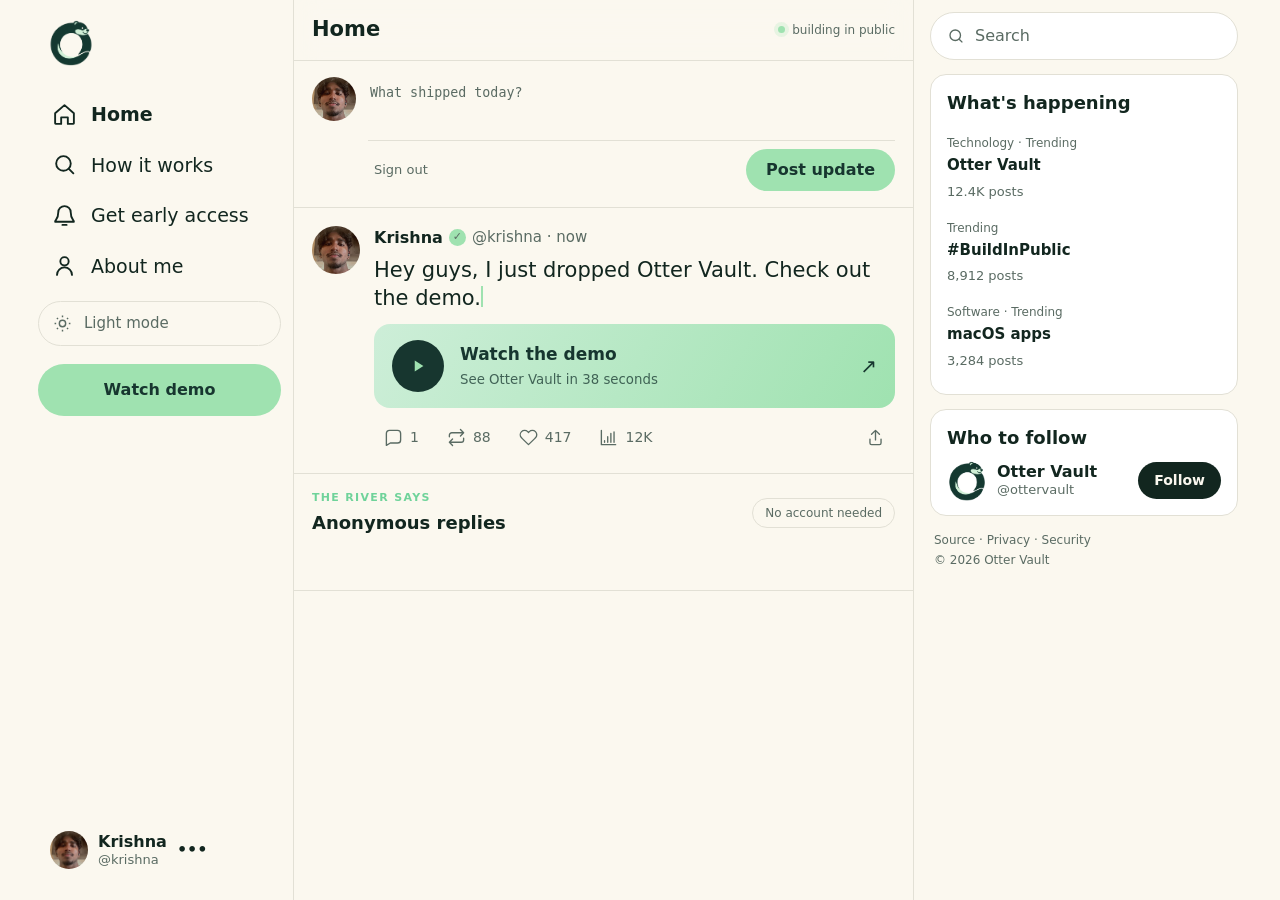
==== commit 34af2578: "Home page: a timeline-style launch page with updates and anonymous replies The old landing page move" ====
--- a/index.html
+++ b/index.html
@@ -1,529 +1,222 @@
 <!doctype html>
-<html lang="en">
+<html lang="en" data-theme="dark">
 <head>
-  <meta charset="utf-8">
-  <meta name="viewport" content="width=device-width, initial-scale=1">
-  <title>otter vault — your passwords and api keys, kept close</title>
-  <meta name="description" content="Otter asks before saving your credentials to an encrypted browser vault, then helps fill them on the matching site.">
-  <meta name="theme-color" content="#fbf8ef">
-  <meta property="og:title" content="otter vault">
-  <meta property="og:description" content="your passwords and api keys. kept close.">
-  <meta property="og:image" content="assets/icon.png">
-  <link rel="icon" href="assets/favicon.png">
-  <link rel="apple-touch-icon" href="assets/icon.png">
-  <link rel="preload" href="assets/fonts/Lumiare.otf" as="font" type="font/otf" crossorigin>
-  <link rel="stylesheet" href="styles.css?v=20260915g">
+<meta charset="utf-8">
+<meta name="viewport" content="width=device-width, initial-scale=1, viewport-fit=cover">
+<title>Otter Vault — your passwords and API keys, kept close</title>
+<meta name="description" content="Otter Vault catches API keys the moment they appear and keeps them encrypted on your own device. Watch the demo and leave a reply, no account needed.">
+<meta property="og:title" content="Otter Vault">
+<meta property="og:description" content="Catches API keys the moment they appear. Encrypted on your device, never on a server.">
+<meta property="og:image" content="https://krishnag1703.github.io/ottice-site/assets/og.jpg">
+<meta property="og:type" content="website">
+<meta name="twitter:card" content="summary_large_image">
+<link rel="icon" href="assets/favicon.png">
+<link rel="stylesheet" href="social.css?v=2">
+<script>
+  try {
+    const saved = localStorage.getItem('otter-theme');
+    if (saved) document.documentElement.dataset.theme = saved;
+    else if (!matchMedia('(prefers-color-scheme: dark)').matches) document.documentElement.dataset.theme = 'light';
+  } catch {}
+</script>
 </head>
 <body>
-  <a class="skip" href="#main">skip to content</a>
-
-  <svg width="0" height="0" style="position:absolute" aria-hidden="true">
-    <defs>
-      <symbol id="i-lock" viewBox="0 0 24 24"><rect x="4" y="11" width="16" height="10" rx="2.5"/><path d="M8 11V7.5a4 4 0 0 1 8 0V11"/></symbol>
-      <symbol id="i-check" viewBox="0 0 24 24"><path d="m5 12.5 4.2 4.2L19 7"/></symbol>
-      <symbol id="i-globe" viewBox="0 0 24 24"><circle cx="12" cy="12" r="9"/><path d="M3 12h18M12 3c2.6 2.6 3.8 5.6 3.8 9s-1.2 6.4-3.8 9c-2.6-2.6-3.8-5.6-3.8-9S9.4 5.6 12 3Z"/></symbol>
-      <symbol id="i-key" viewBox="0 0 24 24"><circle cx="7.5" cy="15.5" r="4.5"/><path d="M10.7 12.3 20 3M16 7l3 3M13.5 9.5l2 2"/></symbol>
-      <symbol id="i-user" viewBox="0 0 24 24"><circle cx="12" cy="8.5" r="3.5"/><path d="M5 20a7 7 0 0 1 14 0"/></symbol>
-      <symbol id="i-shield" viewBox="0 0 24 24"><path d="M12 3 4.5 6v5.5c0 4.6 3.1 8.3 7.5 9.5 4.4-1.2 7.5-4.9 7.5-9.5V6L12 3Z"/></symbol>
-      <symbol id="i-timer" viewBox="0 0 24 24"><circle cx="12" cy="13" r="8"/><path d="M12 9v4l2.5 2.5M9.5 2.5h5"/></symbol>
-      <symbol id="i-chip" viewBox="0 0 24 24"><rect x="6" y="6" width="12" height="12" rx="2"/><path d="M9 2.5v3.5M15 2.5v3.5M9 18v3.5M15 18v3.5M2.5 9H6M2.5 15H6M18 9h3.5M18 15h3.5"/></symbol>
-      <symbol id="i-arrow" viewBox="0 0 24 24"><path d="M5 12h14M13 6l6 6-6 6"/></symbol>
-      <symbol id="i-alert" viewBox="0 0 24 24"><path d="M12 3.5 2.5 20h19L12 3.5Z"/><path d="M12 10v4.5M12 17.2v.3"/></symbol>
-      <symbol id="i-warn-url" viewBox="0 0 24 24"><circle cx="12" cy="12" r="9"/><path d="M12 7.5v5.5M12 16.2v.3"/></symbol>
-      <symbol id="i-eye" viewBox="0 0 24 24"><path d="M2.5 12S6 5.5 12 5.5 21.5 12 21.5 12 18 18.5 12 18.5 2.5 12 2.5 12Z"/><circle cx="12" cy="12" r="3"/></symbol>
-      <symbol id="i-hand" viewBox="0 0 24 24"><path d="M12 3v9M8.5 6v7M15.5 5v7M19 8.5v5.5a7 7 0 0 1-14 0V11"/></symbol>
-      <symbol id="i-bug" viewBox="0 0 24 24"><rect x="7" y="8" width="10" height="12" rx="5"/><path d="M12 8V5M9 5l-1.5-2M15 5l1.5-2M7 13H3.5M20.5 13H17M7.5 18l-3 2M16.5 18l3 2"/></symbol>
-    </defs>
-  </svg>
-
-  <!-- the flat mascot for the demo, drawn in the logo's style; expressions swap with data-mood -->
-  <template id="mascot-flat-template">
-    <svg class="mascot-svg" viewBox="0 0 220 210" aria-hidden="true">
-      <g class="m-sparkles show-happy show-proud">
-        <path d="M30 40l4 10 10 4-10 4-4 10-4-10-10-4 10-4z"/>
-        <path d="M192 30l3 7 7 3-7 3-3 7-3-7-7-3 7-3z"/>
-      </g>
-      <g class="m-bob">
-        <path class="m-body" d="M50 212C50 152 72 126 110 126S170 152 170 212Z"/>
-        <ellipse class="m-chest" cx="110" cy="186" rx="30" ry="28"/>
-        <g class="m-head">
-          <circle class="m-body" cx="44" cy="70" r="13"/>
-          <circle class="m-body" cx="176" cy="70" r="13"/>
-          <circle class="m-mint" cx="44" cy="71" r="6.5"/>
-          <circle class="m-mint" cx="176" cy="71" r="6.5"/>
-          <ellipse class="m-body" cx="110" cy="94" rx="70" ry="52"/>
-          <ellipse class="m-muzzle" cx="110" cy="116" rx="42" ry="23"/>
-          <g class="m-cheeks show-happy show-proud"><circle cx="70" cy="108" r="9"/><circle cx="150" cy="108" r="9"/></g>
-
-          <g class="show-idle m-blink">
-            <circle class="m-eye" cx="84" cy="82" r="10"/><circle class="m-pupil" cx="85" cy="83" r="5.5"/><circle class="m-glint" cx="87" cy="80.5" r="1.8"/>
-            <circle class="m-eye" cx="136" cy="82" r="10"/><circle class="m-pupil" cx="137" cy="83" r="5.5"/><circle class="m-glint" cx="139" cy="80.5" r="1.8"/>
-          </g>
-          <g class="show-alert">
-            <circle class="m-eye" cx="84" cy="82" r="12.5"/><circle class="m-pupil" cx="84" cy="82" r="5"/><circle class="m-glint" cx="86.5" cy="79.5" r="2"/>
-            <circle class="m-eye" cx="136" cy="82" r="12.5"/><circle class="m-pupil" cx="136" cy="82" r="5"/><circle class="m-glint" cx="138.5" cy="79.5" r="2"/>
-            <path class="m-line-cream" d="M70 60q14-9 28-1M122 59q14-8 28 1"/>
-          </g>
-          <g class="show-happy">
-            <path class="m-line-cream m-thick" d="M74 86q10-13 20 0M126 86q10-13 20 0"/>
-          </g>
-          <g class="show-shrug">
-            <circle class="m-eye" cx="84" cy="84" r="10"/><circle class="m-pupil" cx="82" cy="87" r="5"/>
-            <circle class="m-eye" cx="136" cy="84" r="10"/><circle class="m-pupil" cx="134" cy="87" r="5"/>
-            <path class="m-body" d="M72 83h24v-12H72zM124 83h24v-12h-24z"/>
-            <path class="m-line-cream" d="M72 71q12-4 24 1M124 69q12-6 24-1"/>
-          </g>
-          <g class="show-stern">
-            <ellipse class="m-eye" cx="84" cy="86" rx="10" ry="6"/><circle class="m-pupil" cx="85" cy="86" r="4.5"/>
-            <ellipse class="m-eye" cx="136" cy="86" rx="10" ry="6"/><circle class="m-pupil" cx="135" cy="86" r="4.5"/>
-            <path class="m-line-cream m-thick" d="M70 68l28 10M150 68l-28 10"/>
-          </g>
-          <g class="show-proud">
-            <circle class="m-eye" cx="84" cy="82" r="10"/><circle class="m-pupil" cx="85" cy="83" r="5.5"/><circle class="m-glint" cx="87" cy="80.5" r="1.8"/>
-            <path class="m-line-cream m-thick" d="M126 84q10-11 20 0"/>
-          </g>
-
-          <path class="m-nose" d="M97 100q13-9 26 0-3 11-13 12-10-1-13-12z"/>
-          <path class="m-line-dark show-idle show-shrug show-stern show-proud show-alert" d="M110 112v5"/>
-          <path class="m-line-dark show-idle show-proud" d="M98 118q12 10 24 0"/>
-          <path class="m-mouth show-happy" d="M95 116q15 22 30 0z"/>
-          <ellipse class="m-mouth show-alert" cx="110" cy="124" rx="5.5" ry="6.5"/>
-          <path class="m-line-dark show-shrug" d="M101 123q9-3 18 1"/>
-          <path class="m-line-dark show-stern" d="M99 126q11-8 22 0"/>
-          <path class="m-whisker" d="M74 113H34M75 121l-38 9M146 113h40M145 121l38 9"/>
-        </g>
-        <g class="m-paws">
-          <ellipse cx="80" cy="198" rx="20" ry="11"/><ellipse cx="140" cy="198" rx="20" ry="11"/>
-          <path class="m-line-cream m-toes" d="M74 194v6M82 193v7M90 194v6M130 194v6M138 193v7M146 194v6"/>
-        </g>
-      </g>
-    </svg>
-  </template>
-
-  <!-- the glossy green otter; js clones it into each .mascot and reacts through data-mood (motion plus a small badge) -->
-  <template id="mascot-template">
-    <div class="mascot-art">
-      <img class="mascot-img" src="assets/otter-mascot.webp" alt="" width="520" height="575" decoding="async">
-      <svg class="m-sparkles" viewBox="0 0 100 100" aria-hidden="true"><path d="M12 22l3 8 8 3-8 3-3 8-3-8-8-3 8-3z"/><path d="M84 8l2 6 6 2-6 2-2 6-2-6-6-2 6-2z"/><path d="M92 46l2 5 5 2-5 2-2 5-2-5-5-2 5-2z"/></svg>
-      <span class="m-badge m-badge-alert" aria-hidden="true">!</span>
-      <span class="m-badge m-badge-stern" aria-hidden="true">!</span>
-      <span class="m-badge m-badge-proud" aria-hidden="true"><svg class="ic"><use href="#i-check"/></svg></span>
+
+<header class="mobile-header">
+  <img src="assets/social/otter-mark.png" alt="" width="32" height="32">
+  <strong id="mobile-title">Home</strong>
+  <button class="theme-toggle" data-theme-toggle type="button" aria-label="Toggle dark mode">
+    <svg class="theme-sun" viewBox="0 0 24 24" aria-hidden="true"><circle cx="12" cy="12" r="4"/><path d="M12 2v2M12 20v2M4.93 4.93l1.42 1.42M17.66 17.66l1.41 1.41M2 12h2M20 12h2M4.93 19.07l1.42-1.42M17.66 6.34l1.41-1.41"/></svg>
+    <svg class="theme-moon" viewBox="0 0 24 24" aria-hidden="true"><path d="M20.7 15.2A9 9 0 0 1 8.8 3.3 9 9 0 1 0 20.7 15.2Z"/></svg>
+  </button>
+</header>
+
+<div class="shell">
+  <aside class="rail" aria-label="Primary">
+    <div class="rail-inner">
+      <a class="brand" href="#home" aria-label="Otter Vault home"><img src="assets/social/otter-mark.png" alt="" width="46" height="46"></a>
+      <nav class="nav">
+        <a class="active" href="#home" data-route-link="home" aria-current="page">
+          <svg viewBox="0 0 24 24" aria-hidden="true"><path d="M3 10.8 12 3l9 7.8v9.7a.5.5 0 0 1-.5.5h-5.3v-6.2H8.8V21H3.5a.5.5 0 0 1-.5-.5z"/></svg><span>Home</span>
+        </a>
+        <a href="#explore" data-route-link="explore">
+          <svg viewBox="0 0 24 24" aria-hidden="true"><circle cx="11" cy="11" r="7"/><path d="m16.2 16.2 4.3 4.3"/></svg><span>How it works</span>
+        </a>
+        <a href="#waitlist" data-route-link="waitlist">
+          <svg viewBox="0 0 24 24" aria-hidden="true"><path d="M18 9a6 6 0 0 0-12 0c0 7-3 7-3 9h18c0-2-3-2-3-9Z"/><path d="M10 21h4"/></svg><span>Get early access</span>
+        </a>
+        <a href="#about" data-route-link="about">
+          <svg viewBox="0 0 24 24" aria-hidden="true"><circle cx="12" cy="8" r="4"/><path d="M4.8 21a7.2 7.2 0 0 1 14.4 0"/></svg><span>About me</span>
+        </a>
+      </nav>
+      <button class="theme-toggle" data-theme-toggle type="button">
+        <svg class="theme-sun" viewBox="0 0 24 24" aria-hidden="true"><circle cx="12" cy="12" r="4"/><path d="M12 2v2M12 20v2M4.93 4.93l1.42 1.42M17.66 17.66l1.41 1.41M2 12h2M20 12h2M4.93 19.07l1.42-1.42M17.66 6.34l1.41-1.41"/></svg>
+        <svg class="theme-moon" viewBox="0 0 24 24" aria-hidden="true"><path d="M20.7 15.2A9 9 0 0 1 8.8 3.3 9 9 0 1 0 20.7 15.2Z"/></svg>
+        <span class="theme-label">Light mode</span>
+      </button>
+      <button class="post-button" type="button" data-open-demo>Watch demo</button>
+      <a class="account" href="#about">
+        <img src="assets/social/krishna-profile.jpg" alt="" width="38" height="38">
+        <span><strong>Krishna</strong><small>@krishna</small></span>
+        <b aria-hidden="true">•••</b>
+      </a>
     </div>
-  </template>
-
-  <header class="nav" id="nav">
-    <div class="wrap nav-inner">
-      <a class="brand" href="#top" aria-label="otter vault home"><img src="assets/logo-mark.webp" alt="" width="36" height="36">otter vault</a>
-      <nav aria-label="primary">
-        <a href="#how">how it works</a>
-        <a href="#security">security</a>
-        <a href="#tested">tested</a>
-        <a href="#faq">faq</a>
-      </nav>
-      <a class="btn btn-sm btn-primary" href="#demo">try the demo</a>
+  </aside>
+
+  <main class="timeline">
+    <div class="timeline-head">
+      <h1 id="page-title">Home</h1>
+      <span class="live"><i></i> building in public</span>
     </div>
-  </header>
-
-  <main id="main">
-    <!-- hero: the headline and the live demo, together -->
-    <section class="hero" id="top" aria-labelledby="hero-title">
-      <div class="wrap hero-grid">
-        <div class="hero-copy">
-          <p class="badge"><span class="dot" aria-hidden="true"></span>coming soon to chrome</p>
-          <h1 id="hero-title">your passwords and api keys. <em>kept close.</em></h1>
-          <p class="lede">otter asks before saving your credentials to an encrypted browser vault, then helps fill them on the matching site.</p>
+
+    <section class="page active" data-route="home">
+      <form class="author-composer" id="author-composer" hidden>
+        <img src="assets/social/krishna-profile.jpg" alt="" width="44" height="44">
+        <div>
+          <label class="sr-only" for="author-body">Post an update</label>
+          <textarea id="author-body" rows="2" maxlength="600" placeholder="What shipped today?"></textarea>
+          <div class="author-row">
+            <button type="button" id="author-signout" class="link-button">Sign out</button>
+            <button type="submit" id="author-post">Post update</button>
+          </div>
+        </div>
+      </form>
+
+      <article class="post">
+        <img src="assets/social/krishna-profile.jpg" alt="Krishna Ganga" width="48" height="48">
+        <div class="post-body">
+          <div class="post-meta">
+            <strong>Krishna</strong><span class="verified" aria-label="Verified">✓</span><span>@krishna · now</span>
+          </div>
+          <p class="post-copy"><span id="typed">Hey guys, I just dropped Otter Vault. Check out the demo.</span><span class="typing-cursor" aria-hidden="true"></span></p>
+
+          <button class="demo-button" type="button" data-open-demo>
+            <span class="play-disc" aria-hidden="true"><svg viewBox="0 0 24 24"><path d="m9 7 8 5-8 5z"/></svg></span>
+            <span class="demo-copy"><strong>Watch the demo</strong><small>See Otter Vault in 38 seconds</small></span>
+            <span class="demo-arrow" aria-hidden="true">↗</span>
+          </button>
+
           <div class="actions">
-            <a class="btn btn-primary" href="#demo">try the demo <svg class="ic" aria-hidden="true"><use href="#i-arrow"/></svg></a>
-            <a class="btn btn-ghost" href="#how">how it works</a>
+            <button type="button" aria-label="Replies"><svg viewBox="0 0 24 24"><path d="M21 15a4 4 0 0 1-4 4H8l-5 3V7a4 4 0 0 1 4-4h10a4 4 0 0 1 4 4Z"/></svg><span id="reply-count">1</span></button>
+            <button type="button" aria-label="Reposts"><svg viewBox="0 0 24 24"><path d="m17 2 4 4-4 4M3 11V9a3 3 0 0 1 3-3h15M7 22l-4-4 4-4M21 13v2a3 3 0 0 1-3 3H3"/></svg><span>88</span></button>
+            <button type="button" aria-label="Likes"><svg viewBox="0 0 24 24"><path d="M20.8 4.6a5.5 5.5 0 0 0-7.8 0L12 5.7l-1-1.1a5.5 5.5 0 0 0-7.8 7.8l1 1L12 21l7.8-7.6 1-1a5.5 5.5 0 0 0 0-7.8Z"/></svg><span>417</span></button>
+            <button type="button" aria-label="Views"><svg viewBox="0 0 24 24"><path d="M3 3v18h18M7 16v2M11 11v7M15 7v11M19 5v13"/></svg><span>12K</span></button>
+            <button class="share" type="button" aria-label="Share" data-share><svg viewBox="0 0 24 24"><path d="M12 3v12M7 8l5-5 5 5M5 14v5a2 2 0 0 0 2 2h10a2 2 0 0 0 2-2v-5"/></svg></button>
           </div>
-          <ul class="ticks" aria-label="principles">
-            <li><svg class="ic" aria-hidden="true"><use href="#i-check"/></svg>asks before saving</li>
-            <li><svg class="ic" aria-hidden="true"><use href="#i-check"/></svg>encrypted on your device</li>
-            <li><svg class="ic" aria-hidden="true"><use href="#i-check"/></svg>fills the exact site only</li>
-          </ul>
-          <!-- phones only: a 3d otter to play with; loaded by otter3d.js when the screen is narrow -->
-          <div class="otter-stage" id="otter-stage" tabindex="0" role="img" aria-label="3d otter. drag sideways to spin it, tap to make it hop.">
-            <canvas id="otter-canvas"></canvas>
-            <p class="otter-hint" aria-hidden="true">drag to spin · tap to say hi</p>
-          </div>
-        </div>
-
-        <div class="demo" id="demo" data-state="start" aria-label="live demo of otter vault">
-          <p class="demo-kicker"><svg class="ic" aria-hidden="true"><use href="#i-key"/></svg>you'll only see this key once. otter helps you keep it.</p>
-          <div class="window demo-window">
-            <div class="window-bar">
-              <span class="lights" aria-hidden="true"><i></i><i></i><i></i></span>
-              <span class="url keepcase" id="demo-url"><svg class="ic" aria-hidden="true"><use href="#i-lock" id="demo-url-icon"/></svg><span id="demo-url-text">console.example.dev/settings/keys</span></span>
-              <button class="demo-restart" type="button" id="demo-restart">restart</button>
-            </div>
-
-            <div class="demo-page">
-              <div class="demo-view" id="view-console">
-                <div class="console-top">
-                  <div><b>api keys</b><small>model console</small></div>
-                  <button class="btn btn-sm btn-primary demo-create" type="button" id="demo-create">+ create key</button>
-                </div>
-                <ul class="key-rows" aria-hidden="true">
-                  <li><span>staging worker</span><code class="keepcase">sk-live-••••x2Pd</code></li>
-                  <li><span>analytics cron</span><code class="keepcase">sk-live-••••9sQe</code></li>
-                </ul>
-                <div class="key-card" id="demo-key-card" hidden>
-                  <small>new key · shown once</small>
-                  <code class="keepcase" id="demo-key"></code>
-                  <small class="warn">copy this key now. you won't be able to see it again.</small>
-                </div>
-              </div>
-
-              <div class="demo-view" id="view-deploy" hidden>
-                <div class="console-top"><div><b>deploy settings</b><small>paste the api key for this project.</small></div></div>
-                <div class="field">
-                  <span class="field-label">api key</span>
-                  <span class="field-input" id="demo-field"><span class="field-value keepcase" id="demo-field-value"></span><i class="caret" aria-hidden="true"></i></span>
-                </div>
-                <span class="fake-submit" aria-hidden="true">save and deploy</span>
-              </div>
-
-              <div class="buddy">
-                <div class="bubble" id="demo-bubble" role="status" aria-live="polite" hidden>
-                  <strong id="demo-bubble-title"></strong>
-                  <span id="demo-bubble-body"></span>
-                  <div class="bubble-actions" id="demo-bubble-actions"></div>
-                </div>
-                <div class="mascot demo-mascot" id="demo-mascot" data-mascot="flat" data-mood="idle"></div>
-              </div>
-            </div>
-          </div>
-
-          <ol class="stepper" aria-label="demo steps">
-            <li><button type="button" class="step-chip" data-step="1" aria-current="step"><span>1</span>a secret appears</button></li>
-            <li><button type="button" class="step-chip" data-step="2"><span>2</span>otter asks</button></li>
-            <li><button type="button" class="step-chip" data-step="3"><span>3</span>only the right site</button></li>
-          </ol>
-          <div class="demo-foot">
-            <p class="demo-caption" id="demo-caption" aria-live="polite">click “create key” to start.</p>
-            <button class="btn btn-xs btn-ghost" type="button" id="demo-play">play it for me</button>
-          </div>
-        </div>
+        </div>
+      </article>
+
+      <section class="replies" aria-labelledby="replies-title">
+        <div class="replies-head">
+          <div><span class="kicker">THE RIVER SAYS</span><h2 id="replies-title">Anonymous replies</h2></div>
+          <span class="badge">No account needed</span>
+        </div>
+        <div id="reply-form-slot"></div>
+        <p class="reply-status" id="reply-status" role="status" aria-live="polite"></p>
+        <div id="reply-list"></div>
+      </section>
+
+      <div id="updates"></div>
+    </section>
+
+    <section class="page" data-route="explore">
+      <header class="section-intro">
+        <span>HOW IT WORKS</span>
+        <h2>A small companion with serious boundaries.</h2>
+        <p>Otter notices the moment a secret appears, then lets you decide what happens next.</p>
+      </header>
+      <article class="feature">
+        <div class="feature-icon" aria-hidden="true">{ }</div>
+        <div><small>01 · CATCH THE MOMENT</small><h3>The key you only see once</h3><p>When a site reveals a new API key, or you copy one in a terminal, Otter offers to keep it. Checked on your machine, against formats from OpenAI, Anthropic, Vercel, Cloudflare, Supabase, GitHub and more.</p></div>
+      </article>
+      <article class="feature">
+        <div class="feature-icon" aria-hidden="true">🔒</div>
+        <div><small>02 · LOCAL VAULT</small><h3>Encrypted on your device</h3><p>AES-256-GCM, with the key derived from your passphrase using 600,000 rounds of PBKDF2. No servers, no accounts, no analytics. Copying asks for the passphrase again, and the clipboard clears itself.</p></div>
+      </article>
+      <article class="feature">
+        <div class="feature-icon" aria-hidden="true">↗</div>
+        <div><small>03 · CURSOR COMPANION</small><h3>Close, not in the way</h3><p>The Mac app lives in your menu bar, and the otter can follow your pointer across the screen. Click-through, so it never gets between you and your work.</p></div>
+      </article>
+      <article class="feature">
+        <div class="feature-icon" aria-hidden="true">✓</div>
+        <div><small>04 · PROVEN, NOT PROMISED</small><h3>Tested in the open</h3><p>86 tests, seeded fuzzing, cryptographic known-answer checks, and a weekly lab that runs 12 provider consoles end to end. The threat model is public.</p></div>
+      </article>
+      <div style="padding:18px"><button class="waitlist-button" type="button" data-open-demo>▶ Watch how it works</button></div>
+    </section>
+
+    <section class="page" data-route="waitlist">
+      <div class="waitlist-cover"><img src="assets/social/otter-companion.png" alt=""></div>
+      <div class="waitlist-body">
+        <span class="kicker">EARLY ACCESS</span>
+        <h2>Get Otter before the rest of the river.</h2>
+        <p>The Chrome extension and the macOS app are close. I'm opening the first small batch to people who want a friendlier way to keep passwords and API keys close.</p>
+        <a class="waitlist-button" href="mailto:krishna091718@gmail.com?subject=Otter%20Vault%20waitlist&body=Hey%20Krishna%2C%20please%20add%20me%20to%20the%20Otter%20Vault%20waitlist.">Join the waitlist <span aria-hidden="true">→</span></a>
+        <p><small>No newsletter. Just an email when there's something worth trying.</small></p>
+        <div class="chips"><i>Chrome extension</i><i>macOS menu bar app</i><i>Encrypted local vault</i><i>Copied-key detection</i></div>
       </div>
     </section>
 
-    <!-- short intro -->
-    <section class="intro" aria-label="the idea">
-      <div class="wrap intro-inner">
-        <p class="intro-text">security tools usually ask you to learn their language. <span>otter learns your moment instead.</span></p>
-        <ul class="intro-pair">
-          <li><svg class="ic" aria-hidden="true"><use href="#i-eye"/></svg>helpful enough to notice.</li>
-          <li><svg class="ic" aria-hidden="true"><use href="#i-hand"/></svg>polite enough to ask.</li>
-        </ul>
+    <section class="page" data-route="about">
+      <div class="profile-cover"></div>
+      <div class="profile">
+        <img class="profile-avatar" src="assets/social/krishna-profile.jpg" alt="Krishna Ganga" width="96" height="96">
+        <h2>Krishna Ganga <span class="verified" aria-label="Verified">✓</span></h2>
+        <p class="handle">@krishna · Bangalore, India</p>
+        <p>AI engineer building and operating LLM-powered systems in production: agents, RAG pipelines, and the backend behind them. Technical Consultant at EY. Otter Vault is one of the things I'm shipping end to end.</p>
+        <div class="profile-links">
+          <a href="https://krishnaganga.pages.dev" target="_blank" rel="noreferrer">krishnaganga.pages.dev</a>
+          <a href="https://github.com/KrishnaG1703" target="_blank" rel="noreferrer">GitHub</a>
+          <a href="https://linkedin.com/in/krishnaganga1703/" target="_blank" rel="noreferrer">LinkedIn</a>
+        </div>
+        <div class="chips"><i>Python</i><i>Swift</i><i>LLM agents</i><i>Cloudflare</i><i>Guidewire</i></div>
       </div>
     </section>
-
-    <!-- how it works: three short, selectable steps -->
-    <section class="how" id="how" aria-labelledby="how-title">
-      <div class="wrap">
-        <header class="section-head">
-          <p class="eyebrow">how it works</p>
-          <h2 id="how-title">three moments. that's the whole job.</h2>
-        </header>
-        <ol class="how-cards">
-          <li class="how-card">
-            <span class="how-num">01</span>
-            <h3>a secret appears.</h3>
-            <p>a password field, an api-key input, or a one-time key shown as page text. otter notices, and saves nothing yet.</p>
-            <button class="link-btn" type="button" data-jump="1">see it in the demo <svg class="ic" aria-hidden="true"><use href="#i-arrow"/></svg></button>
-          </li>
-          <li class="how-card">
-            <span class="how-num">02</span>
-            <h3>otter asks.</h3>
-            <p>no background hoarding, no vague consent. you decide whether this exact value belongs in the vault.</p>
-            <button class="link-btn" type="button" data-jump="2">see it in the demo <svg class="ic" aria-hidden="true"><use href="#i-arrow"/></svg></button>
-          </li>
-          <li class="how-card">
-            <span class="how-num">03</span>
-            <h3>it fills the right site. only that one.</h3>
-            <p>otter checks the exact protocol, hostname and port. a lookalike like <code class="keepcase">examp1e.dev</code> gets nothing.</p>
-            <button class="link-btn" type="button" data-jump="3">see it in the demo <svg class="ic" aria-hidden="true"><use href="#i-arrow"/></svg></button>
-          </li>
-        </ol>
+  </main>
+
+  <aside class="right" aria-label="Discover">
+    <div class="search"><svg viewBox="0 0 24 24" aria-hidden="true"><circle cx="11" cy="11" r="7"/><path d="m16.2 16.2 4.3 4.3"/></svg><span>Search</span></div>
+    <section class="card">
+      <h2>What's happening</h2>
+      <a class="trend" href="#home"><small>Technology · Trending</small><strong>Otter Vault</strong><span>12.4K posts</span></a>
+      <a class="trend" href="#about"><small>Trending</small><strong>#BuildInPublic</strong><span>8,912 posts</span></a>
+      <a class="trend" href="#explore"><small>Software · Trending</small><strong>macOS apps</strong><span>3,284 posts</span></a>
+    </section>
+    <section class="card">
+      <h2>Who to follow</h2>
+      <div class="follow-row">
+        <img src="assets/social/otter-mark.png" alt="" width="40" height="40">
+        <span><strong>Otter Vault</strong><small>@ottervault</small></span>
+        <a href="#waitlist">Follow</a>
       </div>
     </section>
-
-    <!-- the vault preview -->
-    <section class="notebook" id="notebook" aria-labelledby="notebook-title">
-      <div class="wrap split">
-        <div class="split-copy">
-          <p class="eyebrow">the vault</p>
-          <h2 id="notebook-title">a calm notebook, not a dashboard.</h2>
-          <p>logins and api keys in one compact list. it shows just enough, and keeps labels, usernames and sites encrypted too.</p>
-          <ul class="chips" aria-label="vault properties">
-            <li><svg class="ic" aria-hidden="true"><use href="#i-lock"/></svg>encrypted metadata</li>
-            <li><svg class="ic" aria-hidden="true"><use href="#i-globe"/></svg>exact-site binding</li>
-            <li><svg class="ic" aria-hidden="true"><use href="#i-timer"/></svg>locks after 5, 15 or 30 min</li>
-          </ul>
-        </div>
-
-        <div class="vault" id="vault" data-locked="false" aria-label="vault preview">
-          <span class="preview-tag">interactive preview</span>
-          <div class="vault-head">
-            <img src="assets/logo-mark.webp" alt="" width="40" height="40">
-            <div><strong>my vault</strong><span id="vault-status"><i class="dot" aria-hidden="true"></i>unlocked · auto-lock 15 min</span></div>
-            <button class="btn btn-xs btn-ghost" type="button" id="vault-lock">lock now</button>
-          </div>
-          <div class="vault-body" id="vault-body">
-            <div class="tabs" role="tablist" aria-label="filter secrets">
-              <button role="tab" aria-selected="true" data-filter="all">all <b>4</b></button>
-              <button role="tab" aria-selected="false" data-filter="login">logins <b>2</b></button>
-              <button role="tab" aria-selected="false" data-filter="api-key">api keys <b>2</b></button>
-            </div>
-            <ul class="records">
-              <li data-kind="login"><span class="rec-ic"><svg class="ic" aria-hidden="true"><use href="#i-user"/></svg></span><div><b>acme workspace</b><small class="keepcase">you@example.com · acme.dev</small></div><code>••••••••</code></li>
-              <li data-kind="api-key"><span class="rec-ic"><svg class="ic" aria-hidden="true"><use href="#i-key"/></svg></span><div><b>model production key</b><small class="keepcase">API key · console.example.dev</small></div><code class="keepcase">sk-••••7Q</code></li>
-              <li data-kind="login"><span class="rec-ic"><svg class="ic" aria-hidden="true"><use href="#i-user"/></svg></span><div><b>design account</b><small class="keepcase">design@example.com · figma.example</small></div><code>••••••••</code></li>
-              <li data-kind="api-key"><span class="rec-ic"><svg class="ic" aria-hidden="true"><use href="#i-key"/></svg></span><div><b>staging worker</b><small class="keepcase">API key · cloud.example.com</small></div><code class="keepcase">nb_••••x2</code></li>
-            </ul>
-          </div>
-          <div class="vault-locked" id="vault-locked" hidden>
-            <svg class="ic" aria-hidden="true"><use href="#i-lock"/></svg>
-            <strong>vault locked</strong>
-            <p>nothing is readable until you unlock with your passphrase. in the real extension that happens in the toolbar popup.</p>
-            <button class="btn btn-sm btn-primary" type="button" id="vault-unlock">unlock (demo)</button>
-          </div>
-        </div>
-      </div>
-    </section>
-
-    <!-- security, on a deep-green band -->
-    <section class="security" id="security" aria-labelledby="security-title">
-      <div class="wrap">
-        <header class="section-head">
-          <p class="eyebrow">security, honestly</p>
-          <h2 id="security-title">friendly on the outside. careful underneath.</h2>
-          <p class="section-sub">here's what exists in the browser extension today, and what doesn't yet.</p>
-        </header>
-
-        <div class="cards">
-          <article class="card">
-            <div class="card-top"><span class="card-ic"><svg class="ic" aria-hidden="true"><use href="#i-lock"/></svg></span><span class="tag">built</span></div>
-            <h3>authenticated encryption</h3>
-            <p>aes-256-gcm protects the whole entry, label, site and username included. the key comes from your passphrase through 600,000 rounds of pbkdf2.</p>
-          </article>
-          <article class="card">
-            <div class="card-top"><span class="card-ic"><svg class="ic" aria-hidden="true"><use href="#i-shield"/></svg></span><span class="tag">built</span></div>
-            <h3>strict site checks</h3>
-            <p>every save and fill is matched to the page the browser itself says sent it. a page can't claim to be somewhere it isn't.</p>
-          </article>
-          <article class="card">
-            <div class="card-top"><span class="card-ic"><svg class="ic" aria-hidden="true"><use href="#i-bug"/></svg></span><span class="tag">built</span></div>
-            <h3>click-hijack protection</h3>
-            <p>otter only acts on a real click on a prompt nothing is covering. we attack-tested this in-house with decoy overlays and lookalike domains.</p>
-          </article>
-          <article class="card card-next">
-            <div class="card-top"><span class="card-ic"><svg class="ic" aria-hidden="true"><use href="#i-chip"/></svg></span><span class="tag tag-next">next</span></div>
-            <h3>independent audit and hardware keys</h3>
-            <p>an outside security audit, then secure enclave and tpm-backed keys. on the roadmap, not claims about today.</p>
-          </article>
-        </div>
-
-        <div class="notice proof" role="note">
-          <svg class="ic" aria-hidden="true"><use href="#i-shield"/></svg>
-          <div>
-            <strong>how we check it.</strong>
-            <p>every change runs 80+ automated tests, including attack tests and thousands of fuzzed hostile messages. the cryptography is checked against an independent implementation, and detection is tested on key pages from 10 providers.</p>
-          </div>
-          <a class="link" href="https://krishnag1703.github.io/ottice-privacy/">privacy policy <svg class="ic" aria-hidden="true"><use href="#i-arrow"/></svg></a>
-        </div>
-      </div>
-    </section>
-
-    <!-- where otter has been tested -->
-    <section class="tested" id="tested" aria-labelledby="tested-title">
-      <div class="wrap">
-        <header class="section-head">
-          <p class="eyebrow">where it's been tested</p>
-          <h2 id="tested-title">ten providers. every key picked correctly.</h2>
-          <p class="section-sub">for each one, otter had to spot a brand-new key, save it, fill back the exact same value on that site, and refuse a lookalike address.</p>
-        </header>
-        <div class="tested-score">
-          <span><b>61 / 61</b> checks passed</span>
-          <span><b>0</b> false alarms on commit hashes, uuids, build ids and public keys</span>
-        </div>
-        <ul class="tested-grid">
-          <li class="tested-tile">
-            <div class="tested-top"><b>openai</b><span class="tag-lite is-live">lab + live</span></div>
-            <small class="keepcase">platform.openai.com</small>
-            <code class="keepcase">sk-proj-…</code>
-            <ul class="tested-checks" aria-label="checks passed">
-              <li><svg class="ic" aria-hidden="true"><use href="#i-check"/></svg>caught</li>
-              <li><svg class="ic" aria-hidden="true"><use href="#i-check"/></svg>exact fill</li>
-              <li><svg class="ic" aria-hidden="true"><use href="#i-check"/></svg>lookalike refused</li>
-            </ul>
-          </li>
-          <li class="tested-tile">
-            <div class="tested-top"><b>anthropic</b><span class="tag-lite is-live">lab + live</span></div>
-            <small class="keepcase">console.anthropic.com</small>
-            <code class="keepcase">sk-ant-api03-…</code>
-            <ul class="tested-checks" aria-label="checks passed">
-              <li><svg class="ic" aria-hidden="true"><use href="#i-check"/></svg>caught</li>
-              <li><svg class="ic" aria-hidden="true"><use href="#i-check"/></svg>exact fill</li>
-              <li><svg class="ic" aria-hidden="true"><use href="#i-check"/></svg>lookalike refused</li>
-            </ul>
-          </li>
-          <li class="tested-tile">
-            <div class="tested-top"><b>google ai studio</b><span class="tag-lite">lab</span></div>
-            <small class="keepcase">aistudio.google.com</small>
-            <code class="keepcase">AIza…</code>
-            <ul class="tested-checks" aria-label="checks passed">
-              <li><svg class="ic" aria-hidden="true"><use href="#i-check"/></svg>caught</li>
-              <li><svg class="ic" aria-hidden="true"><use href="#i-check"/></svg>exact fill</li>
-              <li><svg class="ic" aria-hidden="true"><use href="#i-check"/></svg>lookalike refused</li>
-            </ul>
-          </li>
-          <li class="tested-tile">
-            <div class="tested-top"><b>aws iam</b><span class="tag-lite">lab</span></div>
-            <small class="keepcase">console.aws.amazon.com</small>
-            <code class="keepcase">secret access key</code>
-            <ul class="tested-checks" aria-label="checks passed">
-              <li><svg class="ic" aria-hidden="true"><use href="#i-check"/></svg>caught</li>
-              <li><svg class="ic" aria-hidden="true"><use href="#i-check"/></svg>exact fill</li>
-              <li><svg class="ic" aria-hidden="true"><use href="#i-check"/></svg>lookalike refused</li>
-            </ul>
-          </li>
-          <li class="tested-tile">
-            <div class="tested-top"><b>stripe</b><span class="tag-lite">lab</span></div>
-            <small class="keepcase">dashboard.stripe.com</small>
-            <code class="keepcase">sk_live_…</code>
-            <ul class="tested-checks" aria-label="checks passed">
-              <li><svg class="ic" aria-hidden="true"><use href="#i-check"/></svg>caught</li>
-              <li><svg class="ic" aria-hidden="true"><use href="#i-check"/></svg>exact fill</li>
-              <li><svg class="ic" aria-hidden="true"><use href="#i-check"/></svg>lookalike refused</li>
-            </ul>
-          </li>
-          <li class="tested-tile">
-            <div class="tested-top"><b>github</b><span class="tag-lite">lab</span></div>
-            <small class="keepcase">github.com</small>
-            <code class="keepcase">github_pat_…</code>
-            <ul class="tested-checks" aria-label="checks passed">
-              <li><svg class="ic" aria-hidden="true"><use href="#i-check"/></svg>caught</li>
-              <li><svg class="ic" aria-hidden="true"><use href="#i-check"/></svg>exact fill</li>
-              <li><svg class="ic" aria-hidden="true"><use href="#i-check"/></svg>lookalike refused</li>
-            </ul>
-          </li>
-          <li class="tested-tile">
-            <div class="tested-top"><b>hugging face</b><span class="tag-lite">lab</span></div>
-            <small class="keepcase">huggingface.co</small>
-            <code class="keepcase">hf_…</code>
-            <ul class="tested-checks" aria-label="checks passed">
-              <li><svg class="ic" aria-hidden="true"><use href="#i-check"/></svg>caught</li>
-              <li><svg class="ic" aria-hidden="true"><use href="#i-check"/></svg>exact fill</li>
-              <li><svg class="ic" aria-hidden="true"><use href="#i-check"/></svg>lookalike refused</li>
-            </ul>
-          </li>
-          <li class="tested-tile">
-            <div class="tested-top"><b>vercel</b><span class="tag-lite is-live">lab + live</span></div>
-            <small class="keepcase">vercel.com</small>
-            <code class="keepcase">24-char token</code>
-            <ul class="tested-checks" aria-label="checks passed">
-              <li><svg class="ic" aria-hidden="true"><use href="#i-check"/></svg>caught</li>
-              <li><svg class="ic" aria-hidden="true"><use href="#i-check"/></svg>exact fill</li>
-              <li><svg class="ic" aria-hidden="true"><use href="#i-check"/></svg>lookalike refused</li>
-            </ul>
-          </li>
-          <li class="tested-tile">
-            <div class="tested-top"><b>cloudflare</b><span class="tag-lite is-live">lab + live</span></div>
-            <small class="keepcase">dash.cloudflare.com</small>
-            <code class="keepcase">cfut_…</code>
-            <ul class="tested-checks" aria-label="checks passed">
-              <li><svg class="ic" aria-hidden="true"><use href="#i-check"/></svg>caught</li>
-              <li><svg class="ic" aria-hidden="true"><use href="#i-check"/></svg>exact fill</li>
-              <li><svg class="ic" aria-hidden="true"><use href="#i-check"/></svg>lookalike refused</li>
-            </ul>
-          </li>
-          <li class="tested-tile">
-            <div class="tested-top"><b>supabase</b><span class="tag-lite is-live">lab + live</span></div>
-            <small class="keepcase">supabase.com</small>
-            <code class="keepcase">sb_secret_… · sbp_…</code>
-            <ul class="tested-checks" aria-label="checks passed">
-              <li><svg class="ic" aria-hidden="true"><use href="#i-check"/></svg>caught</li>
-              <li><svg class="ic" aria-hidden="true"><use href="#i-check"/></svg>exact fill</li>
-              <li><svg class="ic" aria-hidden="true"><use href="#i-check"/></svg>lookalike refused</li>
-            </ul>
-          </li>
-        </ul>
-        <p class="tested-note"><b>how we test:</b> "lab" means a stand-in key page served on the provider's real web address, with random keys in the real format, run in chrome with the extension. "live" means we also checked it on the real console with a real throwaway key. live checks for the rest are in progress.</p>
-      </div>
-    </section>
-
-    <!-- faq -->
-    <section class="faq" id="faq" aria-labelledby="faq-title">
-      <div class="wrap faq-grid">
-        <header class="section-head">
-          <p class="eyebrow">questions</p>
-          <h2 id="faq-title">the practical bits.</h2>
-        </header>
-        <div class="faq-list">
-          <details>
-            <summary>where are my secrets stored?</summary>
-            <p>only in your browser, on your device. entries are encrypted before they're written to the extension's local storage. there are no otter servers, accounts or sync, so nothing leaves your machine.</p>
-          </details>
-          <details>
-            <summary>which browsers does it work in?</summary>
-            <p>chrome first, and chrome-based browsers like brave, arc and vivaldi through the chrome web store. edge and firefox are next; safari comes later.</p>
-          </details>
-          <details>
-            <summary>what if i forget my passphrase?</summary>
-            <p>the vault can't be opened, by you or by us. there's no recovery key by design, so keep your passphrase somewhere safe.</p>
-          </details>
-          <details>
-            <summary>what can't it do yet?</summary>
-            <p>it saves logins and api keys only, with no sync, import, export or sharing. an independent security audit is planned before version 1.0. and like all autofill, a filled value lives in that site's page, so a site with a script-injection bug could read what you fill there.</p>
-          </details>
-          <details>
-            <summary>does otter see everything i type?</summary>
-            <p>otter looks at pages locally to spot password fields and newly revealed keys. nothing is recorded or sent anywhere, and nothing is saved unless you tap “keep it safe”.</p>
-          </details>
-        </div>
-      </div>
-    </section>
-
-    <!-- closing -->
-    <section class="closer" id="get" aria-labelledby="get-title">
-      <div class="wrap closer-inner">
-        <div class="mascot closer-mascot" data-mood="happy" aria-hidden="true"></div>
-        <div>
-          <p class="eyebrow">get otter</p>
-          <h2 id="get-title">keep every key.</h2>
-          <p class="section-sub">otter vault is heading to the chrome web store.</p>
-          <div class="actions">
-            <a class="btn btn-primary" href="#demo">try the demo <svg class="ic" aria-hidden="true"><use href="#i-arrow"/></svg></a>
-            <a class="btn btn-ghost" href="mailto:krishna091718@gmail.com?subject=otter%20vault%20launch">email me when it's live</a>
-          </div>
-          <p class="store-note">chrome web store · coming soon</p>
-        </div>
-      </div>
-    </section>
-  </main>
-
-  <footer class="footer">
-    <div class="wrap footer-inner">
-      <a class="brand" href="#top"><img src="assets/logo-mark.webp" alt="" width="28" height="28">otter vault</a>
-      <span class="footer-note">coming soon to the chrome web store</span>
-      <nav aria-label="footer">
-        <a href="https://krishnag1703.github.io/ottice-privacy/">privacy</a>
-        <a href="mailto:krishna091718@gmail.com">contact</a>
-      </nav>
-    </div>
-  </footer>
-
-  <script type="importmap">{ "imports": { "three": "./vendor/three/three.module.js" } }</script>
-  <script>
-    // only phones download three.js and the model
-    (() => {
-      const phone = matchMedia('(max-width: 720px)');
-      const load = () => { if (phone.matches && !window.__otter3d) { window.__otter3d = true; import('./otter3d.js?v=20260915g'); } };
-      load();
-      phone.addEventListener('change', load);
-    })();
-  </script>
-  <script src="main.js?v=20260915g" defer></script>
+    <footer>
+      <a href="https://github.com/KrishnaG1703/ottice-site">Source</a> ·
+      <a href="https://krishnag1703.github.io/ottice-privacy/">Privacy</a> ·
+      <a href="/.well-known/security.txt">Security</a><br>
+      © 2026 Otter Vault
+    </footer>
+  </aside>
+</div>
+
+<nav class="mobile-nav" aria-label="Sections">
+  <a class="active" href="#home" data-route-link="home"><svg viewBox="0 0 24 24" aria-hidden="true"><path d="M3 10.8 12 3l9 7.8v9.7a.5.5 0 0 1-.5.5h-5.3v-6.2H8.8V21H3.5a.5.5 0 0 1-.5-.5z"/></svg><span>Home</span></a>
+  <a href="#explore" data-route-link="explore"><svg viewBox="0 0 24 24" aria-hidden="true"><circle cx="11" cy="11" r="7"/><path d="m16.2 16.2 4.3 4.3"/></svg><span>How it works</span></a>
+  <a href="#waitlist" data-route-link="waitlist"><svg viewBox="0 0 24 24" aria-hidden="true"><path d="M18 9a6 6 0 0 0-12 0c0 7-3 7-3 9h18c0-2-3-2-3-9Z"/><path d="M10 21h4"/></svg><span>Access</span></a>
+  <a href="#about" data-route-link="about"><svg viewBox="0 0 24 24" aria-hidden="true"><circle cx="12" cy="8" r="4"/><path d="M4.8 21a7.2 7.2 0 0 1 14.4 0"/></svg><span>About</span></a>
+</nav>
+
+<dialog id="demo-dialog" aria-labelledby="demo-title">
+  <div class="dialog-surface">
+    <header>
+      <div><span class="kicker">PRODUCT DEMO</span><h2 id="demo-title">Meet Otter Vault</h2></div>
+      <button type="button" id="close-demo" aria-label="Close demo">×</button>
+    </header>
+    <video id="demo-video" controls playsinline preload="metadata" poster="assets/social/demo-poster.jpg">
+      <source src="assets/social/otter-demo.mp4" type="video/mp4">
+    </video>
+  </div>
+</dialog>
+
+<script src="social.js?v=2"></script>
 </body>
 </html>
--- a/social.css
+++ b/social.css
@@ -0,0 +1,265 @@
+/* The Otter Vault home page: a timeline, because a launch post explains the product faster than a
+   hero section does. Dark by default, light on request, and it collapses to one column on phones. */
+:root {
+  --bg: #000;
+  --panel: #0a0a0a;
+  --line: #22272b;
+  --ink: #e9f1ec;
+  --muted: #8b9a92;
+  --mint: #9fe2b0;
+  --mint-strong: #6fd39a;
+  --deep: #0f2e26;
+  --rail: 268px;
+  --right: 340px;
+  --radius: 16px;
+}
+:root[data-theme='light'] {
+  --bg: #fbf8ef;
+  --panel: #fff;
+  --line: #e2e0d5;
+  --ink: #12261f;
+  --muted: #5a6b63;
+  --deep: #17362f;
+}
+* { box-sizing: border-box; }
+html { color-scheme: dark; }
+:root[data-theme='light'] { color-scheme: light; }
+body {
+  margin: 0;
+  background: var(--bg);
+  color: var(--ink);
+  font: 16px/1.5 -apple-system, "SF Pro Rounded", ui-rounded, "Segoe UI", system-ui, sans-serif;
+  -webkit-font-smoothing: antialiased;
+}
+a { color: inherit; text-decoration: none; }
+button { font: inherit; color: inherit; background: none; border: 0; cursor: pointer; }
+img { max-width: 100%; }
+.sr-only { position: absolute; width: 1px; height: 1px; overflow: hidden; clip: rect(0 0 0 0); }
+
+.shell {
+  display: grid;
+  grid-template-columns: var(--rail) minmax(0, 620px) var(--right);
+  justify-content: center;
+  gap: 0;
+  max-width: 1280px;
+  margin: 0 auto;
+}
+
+/* ---------- left rail ---------- */
+.rail { position: sticky; top: 0; height: 100vh; padding: 14px 12px; border-right: 1px solid var(--line); }
+.rail-inner { display: flex; flex-direction: column; gap: 6px; height: 100%; }
+.brand { display: block; padding: 6px 10px 10px; }
+.brand img { width: 46px; height: 46px; }
+.nav a {
+  display: flex; align-items: center; gap: 14px;
+  padding: 11px 14px; border-radius: 999px; font-size: 19px; font-weight: 500;
+}
+.nav a:hover { background: color-mix(in srgb, var(--ink) 8%, transparent); }
+.nav a.active { font-weight: 700; }
+.nav svg { width: 25px; height: 25px; fill: none; stroke: currentColor; stroke-width: 1.8; stroke-linecap: round; stroke-linejoin: round; }
+.theme-toggle {
+  display: flex; align-items: center; gap: 12px; margin-top: 4px;
+  padding: 10px 14px; border-radius: 999px; font-size: 15px; color: var(--muted);
+  border: 1px solid var(--line);
+}
+.theme-toggle:hover { color: var(--ink); }
+.theme-toggle svg { width: 19px; height: 19px; fill: none; stroke: currentColor; stroke-width: 1.8; }
+:root[data-theme='light'] .theme-moon, :root:not([data-theme='light']) .theme-sun { display: none; }
+.post-button {
+  margin-top: 12px; padding: 14px; border-radius: 999px; font-size: 16px; font-weight: 700;
+  background: var(--mint); color: var(--deep);
+}
+.post-button:hover { background: var(--mint-strong); }
+.account {
+  display: flex; align-items: center; gap: 10px; margin-top: auto; margin-bottom: 8px;
+  padding: 9px 12px; border-radius: 999px;
+}
+.account:hover { background: color-mix(in srgb, var(--ink) 8%, transparent); }
+.account img { width: 38px; height: 38px; border-radius: 50%; object-fit: cover; }
+.account span { display: grid; line-height: 1.25; }
+.account small { color: var(--muted); font-size: 13px; }
+
+/* ---------- timeline ---------- */
+.timeline { border-right: 1px solid var(--line); min-width: 0; }
+.timeline-head {
+  position: sticky; top: 0; z-index: 5; display: flex; align-items: center; gap: 12px;
+  padding: 14px 18px; border-bottom: 1px solid var(--line);
+  background: color-mix(in srgb, var(--bg) 82%, transparent); backdrop-filter: blur(12px);
+}
+.timeline-head h1 { margin: 0; font-size: 21px; }
+.timeline-head .live { margin-left: auto; display: flex; align-items: center; gap: 7px; font-size: 12px; color: var(--muted); }
+.live i { width: 7px; height: 7px; border-radius: 50%; background: var(--mint); box-shadow: 0 0 0 4px color-mix(in srgb, var(--mint) 22%, transparent); }
+
+.post { display: flex; gap: 14px; padding: 18px; border-bottom: 1px solid var(--line); }
+.post > img { width: 48px; height: 48px; border-radius: 50%; object-fit: cover; flex: none; }
+.post-body { flex: 1; min-width: 0; }
+.post-meta { display: flex; align-items: center; gap: 6px; font-size: 15px; }
+.post-meta strong { font-size: 16px; }
+.post-meta span { color: var(--muted); }
+.verified { width: 17px; height: 17px; border-radius: 50%; background: var(--mint); color: var(--deep); font-size: 11px; display: grid; place-items: center; font-weight: 800; }
+.post-copy { margin: 6px 0 12px; font-size: 21px; line-height: 1.35; }
+.typing-cursor { display: inline-block; width: 2px; height: 1em; background: var(--mint); vertical-align: -2px; animation: blink 1s steps(2) infinite; }
+@keyframes blink { 50% { opacity: 0; } }
+
+.demo-button {
+  display: flex; align-items: center; gap: 16px; width: 100%; padding: 16px 18px;
+  border-radius: var(--radius); text-align: left;
+  background: linear-gradient(120deg, #cdeed8, #9fe2b0);
+  color: var(--deep);
+}
+.demo-button:hover { filter: brightness(1.04); }
+.play-disc { width: 52px; height: 52px; border-radius: 50%; background: var(--deep); display: grid; place-items: center; flex: none; }
+.play-disc svg { width: 26px; height: 26px; fill: var(--mint); }
+.demo-copy { display: grid; gap: 2px; }
+.demo-copy strong { font-size: 17px; }
+.demo-copy small { opacity: .75; }
+.demo-arrow { margin-left: auto; font-size: 20px; }
+
+.actions { display: flex; align-items: center; gap: 8px; margin-top: 12px; color: var(--muted); }
+.actions button { display: flex; align-items: center; gap: 7px; padding: 7px 10px; border-radius: 999px; font-size: 14px; }
+.actions button:hover { color: var(--mint); background: color-mix(in srgb, var(--mint) 12%, transparent); }
+.actions svg { width: 19px; height: 19px; fill: none; stroke: currentColor; stroke-width: 1.7; stroke-linecap: round; stroke-linejoin: round; }
+.actions .share { margin-left: auto; }
+
+/* ---------- anonymous replies ---------- */
+.replies { border-bottom: 1px solid var(--line); padding: 16px 18px 8px; }
+.replies-head { display: flex; align-items: center; gap: 12px; margin-bottom: 12px; }
+.kicker { display: block; font-size: 11px; letter-spacing: .12em; color: var(--mint-strong); font-weight: 700; }
+.replies-head h2 { margin: 2px 0 0; font-size: 18px; }
+.badge { margin-left: auto; padding: 5px 12px; border: 1px solid var(--line); border-radius: 999px; font-size: 12px; color: var(--muted); }
+
+.reply-form { display: flex; gap: 12px; align-items: flex-start; }
+.anon-avatar { width: 38px; height: 38px; flex: none; border-radius: 50%; background: var(--mint); color: var(--deep); display: grid; place-items: center; font-weight: 800; }
+.reply-compose { flex: 1; min-width: 0; display: flex; align-items: flex-end; gap: 10px; }
+.reply-compose textarea {
+  flex: 1; min-height: 42px; max-height: 140px; padding: 10px 14px; resize: none;
+  border: 1px solid var(--line); border-radius: 18px; background: var(--panel); color: inherit; font: inherit;
+}
+.reply-compose textarea::placeholder { color: var(--muted); }
+.reply-compose textarea:focus { outline: 2px solid var(--mint); outline-offset: -1px; }
+.reply-compose button {
+  padding: 10px 20px; border-radius: 999px; font-weight: 700; background: var(--mint); color: var(--deep);
+}
+.reply-compose button:disabled { opacity: .5; cursor: default; }
+.reply-status { padding: 6px 0 0 50px; font-size: 13px; color: var(--muted); min-height: 20px; }
+
+.reply { display: flex; gap: 12px; padding: 12px 0; border-top: 1px solid var(--line); }
+.reply-meta { display: flex; align-items: center; gap: 7px; font-size: 14px; }
+.reply-meta span { color: var(--muted); }
+.reply p { margin: 3px 0 0; }
+
+/* ---------- other routes ---------- */
+.page { display: none; }
+.page.active { display: block; }
+.section-intro { padding: 22px 18px 6px; }
+.section-intro span { font-size: 11px; letter-spacing: .12em; color: var(--mint-strong); font-weight: 700; }
+.section-intro h2 { margin: 8px 0; font-size: 26px; line-height: 1.2; }
+.section-intro p { margin: 0; color: var(--muted); }
+.feature { display: flex; gap: 14px; padding: 18px; border-bottom: 1px solid var(--line); }
+.feature-icon { width: 46px; height: 46px; flex: none; border-radius: 14px; display: grid; place-items: center; background: color-mix(in srgb, var(--mint) 16%, transparent); color: var(--mint); font-weight: 700; }
+.feature small { font-size: 11px; letter-spacing: .1em; color: var(--muted); }
+.feature h3 { margin: 4px 0 6px; font-size: 18px; }
+.feature p { margin: 0; color: var(--muted); }
+
+.waitlist-cover { height: 170px; overflow: hidden; background: linear-gradient(120deg, var(--deep), #1d5a4a); display: grid; place-items: center; }
+.waitlist-cover img { height: 150px; }
+.waitlist-body { padding: 18px; }
+.waitlist-body h2 { margin: 10px 0; font-size: 26px; }
+.waitlist-body p { color: var(--muted); }
+.waitlist-button { display: inline-flex; gap: 8px; align-items: center; margin-top: 8px; padding: 13px 22px; border-radius: 999px; background: var(--mint); color: var(--deep); font-weight: 700; }
+.chips { display: flex; flex-wrap: wrap; gap: 8px; margin-top: 16px; }
+.chips i { font-style: normal; font-size: 13px; padding: 6px 12px; border: 1px solid var(--line); border-radius: 999px; color: var(--muted); }
+
+.profile-cover { height: 130px; background: linear-gradient(120deg, var(--deep), #2b6f5c); }
+.profile { padding: 0 18px 18px; }
+.profile-avatar { width: 96px; height: 96px; border-radius: 50%; border: 4px solid var(--bg); object-fit: cover; margin-top: -48px; }
+.profile h2 { margin: 10px 0 2px; font-size: 24px; display: flex; align-items: center; gap: 8px; }
+.handle { margin: 0 0 10px; color: var(--muted); }
+.profile-links { display: flex; flex-wrap: wrap; gap: 14px; margin-top: 12px; }
+.profile-links a { color: var(--mint); }
+
+/* ---------- right rail ---------- */
+.right { padding: 12px 16px; position: sticky; top: 0; height: 100vh; overflow-y: auto; }
+.search { display: flex; align-items: center; gap: 10px; padding: 11px 16px; border-radius: 999px; background: var(--panel); border: 1px solid var(--line); color: var(--muted); }
+.search svg { width: 18px; height: 18px; fill: none; stroke: currentColor; stroke-width: 1.8; }
+.card { margin-top: 14px; padding: 14px 16px; border: 1px solid var(--line); border-radius: var(--radius); background: var(--panel); }
+.card h2 { margin: 0 0 10px; font-size: 18px; }
+.card a.trend { display: block; padding: 8px 0; }
+.card a.trend:hover { opacity: .8; }
+.card small { display: block; color: var(--muted); font-size: 12px; }
+.card .trend strong { display: block; font-size: 15px; margin: 2px 0; }
+.card .trend span { color: var(--muted); font-size: 13px; }
+.follow-row { display: flex; align-items: center; gap: 10px; }
+.follow-row img { width: 40px; height: 40px; border-radius: 50%; }
+.follow-row span { display: grid; line-height: 1.25; min-width: 0; }
+.follow-row small { color: var(--muted); font-size: 13px; }
+.follow-row a { margin-left: auto; padding: 8px 16px; border-radius: 999px; background: var(--ink); color: var(--bg); font-weight: 700; font-size: 14px; }
+.right footer { padding: 14px 4px; color: var(--muted); font-size: 12px; line-height: 1.7; }
+
+/* ---------- demo dialog ---------- */
+dialog { border: 0; padding: 0; background: none; max-width: min(1000px, 94vw); }
+dialog::backdrop { background: rgba(0, 0, 0, .74); backdrop-filter: blur(3px); }
+.dialog-surface { background: var(--panel); border: 1px solid var(--line); border-radius: 20px; overflow: hidden; }
+.dialog-surface header { display: flex; align-items: center; gap: 12px; padding: 14px 18px; }
+.dialog-surface h2 { margin: 2px 0 0; font-size: 19px; }
+.dialog-surface video { display: block; width: 100%; background: #000; }
+.dialog-surface header button { margin-left: auto; font-size: 24px; color: var(--muted); }
+
+/* ---------- mobile ---------- */
+.mobile-header, .mobile-nav { display: none; }
+@media (max-width: 1100px) {
+  .shell { grid-template-columns: 88px minmax(0, 1fr); }
+  .right { display: none; }
+  .rail { padding: 14px 8px; }
+  .nav a span, .account span, .account b, .theme-label { display: none; }
+  .nav a { justify-content: center; }
+  .post-button { font-size: 0; padding: 14px 0; }
+  .post-button::after { content: '↑'; font-size: 20px; }
+  .theme-toggle { justify-content: center; }
+}
+@media (max-width: 720px) {
+  .shell { grid-template-columns: minmax(0, 1fr); }
+  .rail { display: none; }
+  .timeline { border: 0; }
+  .mobile-header {
+    display: flex; align-items: center; gap: 12px; padding: 10px 14px;
+    border-bottom: 1px solid var(--line); position: sticky; top: 0; z-index: 6;
+    background: color-mix(in srgb, var(--bg) 88%, transparent); backdrop-filter: blur(12px);
+  }
+  .mobile-header img { width: 32px; height: 32px; }
+  .mobile-header .theme-toggle { margin-left: auto; border: 0; padding: 8px; }
+  .timeline-head { top: 53px; }
+  .post-copy { font-size: 19px; }
+  .mobile-nav {
+    display: flex; position: sticky; bottom: 0; z-index: 6;
+    border-top: 1px solid var(--line); background: color-mix(in srgb, var(--bg) 92%, transparent); backdrop-filter: blur(12px);
+    padding: 8px max(10px, env(safe-area-inset-left)) max(8px, env(safe-area-inset-bottom));
+  }
+  .mobile-nav a { flex: 1; display: grid; justify-items: center; gap: 3px; padding: 6px 0; font-size: 11px; color: var(--muted); }
+  .mobile-nav a.active { color: var(--ink); }
+  .mobile-nav svg { width: 23px; height: 23px; fill: none; stroke: currentColor; stroke-width: 1.8; }
+  .reply-compose { flex-direction: column; align-items: stretch; }
+  .reply-compose button { align-self: flex-end; }
+}
+@media (prefers-reduced-motion: reduce) { * { animation: none !important; transition: none !important; } }
+
+/* ---------- author composer and updates ---------- */
+.author-composer { display: flex; gap: 12px; padding: 16px 18px; border-bottom: 1px solid var(--line); }
+.author-composer img { width: 44px; height: 44px; border-radius: 50%; object-fit: cover; flex: none; }
+.author-composer > div { flex: 1; min-width: 0; }
+.author-composer textarea {
+  width: 100%; min-height: 56px; max-height: 200px; resize: none; padding: 8px 2px;
+  border: 0; background: none; color: inherit; font: 19px/1.4 inherit;
+}
+.author-composer textarea:focus { outline: none; }
+.author-composer textarea::placeholder { color: var(--muted); }
+.author-row { display: flex; align-items: center; gap: 12px; padding-top: 8px; border-top: 1px solid var(--line); }
+.author-row button[type='submit'] { margin-left: auto; padding: 9px 20px; border-radius: 999px; background: var(--mint); color: var(--deep); font-weight: 700; }
+.link-button { color: var(--muted); font-size: 13px; }
+.link-button:hover { color: var(--ink); }
+.update-copy { font-size: 18px; white-space: pre-wrap; }
+.reply-thread { margin-top: 6px; }
+.reply-empty { color: var(--muted); font-size: 14px; padding: 10px 0; }
+.reply-remove { margin-left: auto; font-size: 12px; color: var(--muted); }
+.reply-remove:hover { color: #ff8b8b; }
+#updates .actions button span { font-size: 14px; }
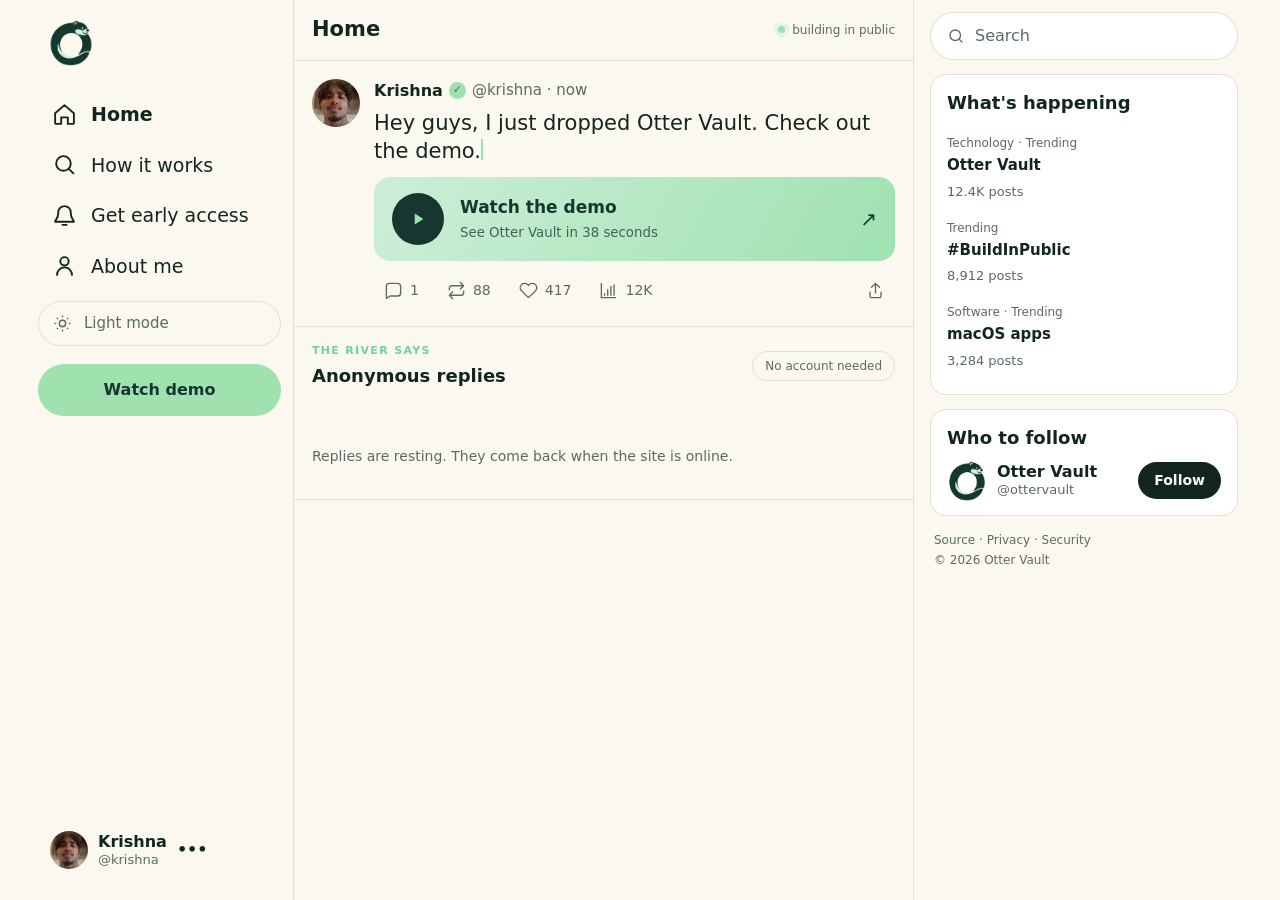
==== commit a7a771a1: "Home page: fix the author composer showing for everyone and its post handler Co-Authored-By: Claude " ====
--- a/index.html
+++ b/index.html
@@ -11,7 +11,7 @@
 <meta property="og:type" content="website">
 <meta name="twitter:card" content="summary_large_image">
 <link rel="icon" href="assets/favicon.png">
-<link rel="stylesheet" href="social.css?v=2">
+<link rel="stylesheet" href="social.css?v=4">
 <script>
   try {
     const saved = localStorage.getItem('otter-theme');
@@ -217,6 +217,6 @@
   </div>
 </dialog>
 
-<script src="social.js?v=2"></script>
+<script src="social.js?v=4"></script>
 </body>
 </html>
--- a/social.css
+++ b/social.css
@@ -22,6 +22,7 @@
   --deep: #17362f;
 }
 * { box-sizing: border-box; }
+[hidden] { display: none !important; }
 html { color-scheme: dark; }
 :root[data-theme='light'] { color-scheme: light; }
 body {
@@ -249,7 +250,7 @@
 .author-composer > div { flex: 1; min-width: 0; }
 .author-composer textarea {
   width: 100%; min-height: 56px; max-height: 200px; resize: none; padding: 8px 2px;
-  border: 0; background: none; color: inherit; font: 19px/1.4 inherit;
+  border: 0; background: none; color: inherit; font-size: 19px; line-height: 1.4; font-family: inherit;
 }
 .author-composer textarea:focus { outline: none; }
 .author-composer textarea::placeholder { color: var(--muted); }
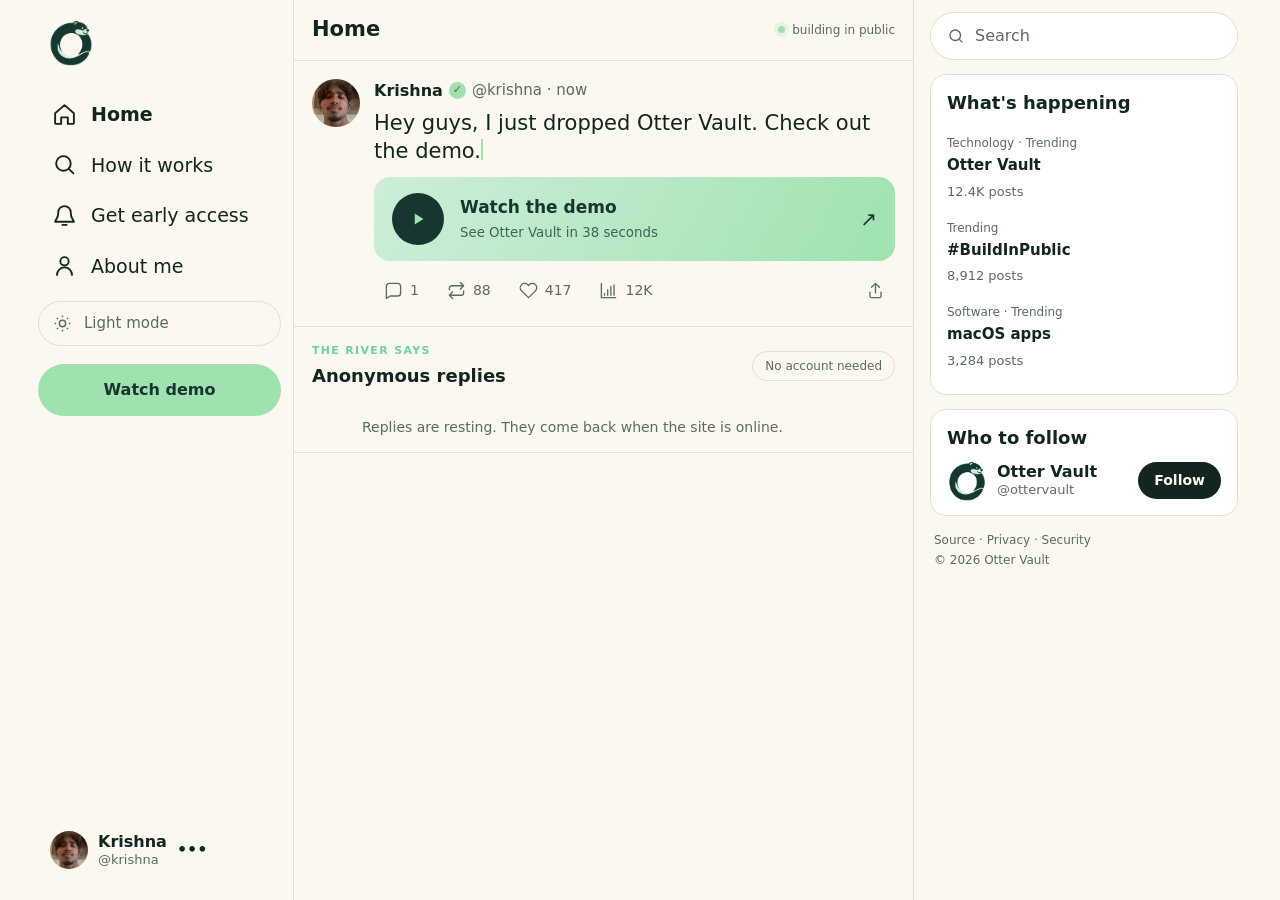
==== commit c82fb439: "Home page: line the composer and the replies up on one rhythm Co-Authored-By: Claude Opus 5 <noreply" ====
--- a/index.html
+++ b/index.html
@@ -11,7 +11,7 @@
 <meta property="og:type" content="website">
 <meta name="twitter:card" content="summary_large_image">
 <link rel="icon" href="assets/favicon.png">
-<link rel="stylesheet" href="social.css?v=4">
+<link rel="stylesheet" href="social.css?v=5">
 <script>
   try {
     const saved = localStorage.getItem('otter-theme');
@@ -217,6 +217,6 @@
   </div>
 </dialog>
 
-<script src="social.js?v=4"></script>
+<script src="social.js?v=5"></script>
 </body>
 </html>
--- a/social.css
+++ b/social.css
@@ -123,8 +123,8 @@
 .actions .share { margin-left: auto; }
 
 /* ---------- anonymous replies ---------- */
-.replies { border-bottom: 1px solid var(--line); padding: 16px 18px 8px; }
-.replies-head { display: flex; align-items: center; gap: 12px; margin-bottom: 12px; }
+.replies { border-bottom: 1px solid var(--line); padding: 16px 18px 10px; }
+.replies-head { display: flex; align-items: center; gap: 12px; margin-bottom: 14px; }
 .kicker { display: block; font-size: 11px; letter-spacing: .12em; color: var(--mint-strong); font-weight: 700; }
 .replies-head h2 { margin: 2px 0 0; font-size: 18px; }
 .badge { margin-left: auto; padding: 5px 12px; border: 1px solid var(--line); border-radius: 999px; font-size: 12px; color: var(--muted); }
@@ -142,9 +142,11 @@
   padding: 10px 20px; border-radius: 999px; font-weight: 700; background: var(--mint); color: var(--deep);
 }
 .reply-compose button:disabled { opacity: .5; cursor: default; }
-.reply-status { padding: 6px 0 0 50px; font-size: 13px; color: var(--muted); min-height: 20px; }
-
-.reply { display: flex; gap: 12px; padding: 12px 0; border-top: 1px solid var(--line); }
+.reply-status { margin: 0; padding: 0 0 0 50px; font-size: 13px; color: var(--muted); }
+.reply-status:empty { display: none; }
+
+.reply { display: flex; gap: 12px; padding: 14px 0; }
+.reply + .reply { border-top: 1px solid var(--line); }
 .reply-meta { display: flex; align-items: center; gap: 7px; font-size: 14px; }
 .reply-meta span { color: var(--muted); }
 .reply p { margin: 3px 0 0; }
@@ -245,22 +247,22 @@
 @media (prefers-reduced-motion: reduce) { * { animation: none !important; transition: none !important; } }
 
 /* ---------- author composer and updates ---------- */
-.author-composer { display: flex; gap: 12px; padding: 16px 18px; border-bottom: 1px solid var(--line); }
-.author-composer img { width: 44px; height: 44px; border-radius: 50%; object-fit: cover; flex: none; }
+.author-composer { display: flex; gap: 14px; padding: 14px 18px 12px; border-bottom: 1px solid var(--line); }
+.author-composer img { width: 48px; height: 48px; border-radius: 50%; object-fit: cover; flex: none; }
 .author-composer > div { flex: 1; min-width: 0; }
 .author-composer textarea {
-  width: 100%; min-height: 56px; max-height: 200px; resize: none; padding: 8px 2px;
+  width: 100%; min-height: 44px; max-height: 200px; resize: none; padding: 6px 0 10px;
   border: 0; background: none; color: inherit; font-size: 19px; line-height: 1.4; font-family: inherit;
 }
 .author-composer textarea:focus { outline: none; }
 .author-composer textarea::placeholder { color: var(--muted); }
-.author-row { display: flex; align-items: center; gap: 12px; padding-top: 8px; border-top: 1px solid var(--line); }
+.author-row { display: flex; align-items: center; gap: 12px; padding-top: 10px; border-top: 1px solid var(--line); }
 .author-row button[type='submit'] { margin-left: auto; padding: 9px 20px; border-radius: 999px; background: var(--mint); color: var(--deep); font-weight: 700; }
 .link-button { color: var(--muted); font-size: 13px; }
 .link-button:hover { color: var(--ink); }
 .update-copy { font-size: 18px; white-space: pre-wrap; }
-.reply-thread { margin-top: 6px; }
-.reply-empty { color: var(--muted); font-size: 14px; padding: 10px 0; }
+.reply-thread { margin-top: 4px; }
+.reply-empty { margin: 0; padding: 14px 0 4px 50px; color: var(--muted); font-size: 14px; }
 .reply-remove { margin-left: auto; font-size: 12px; color: var(--muted); }
 .reply-remove:hover { color: #ff8b8b; }
 #updates .actions button span { font-size: 14px; }
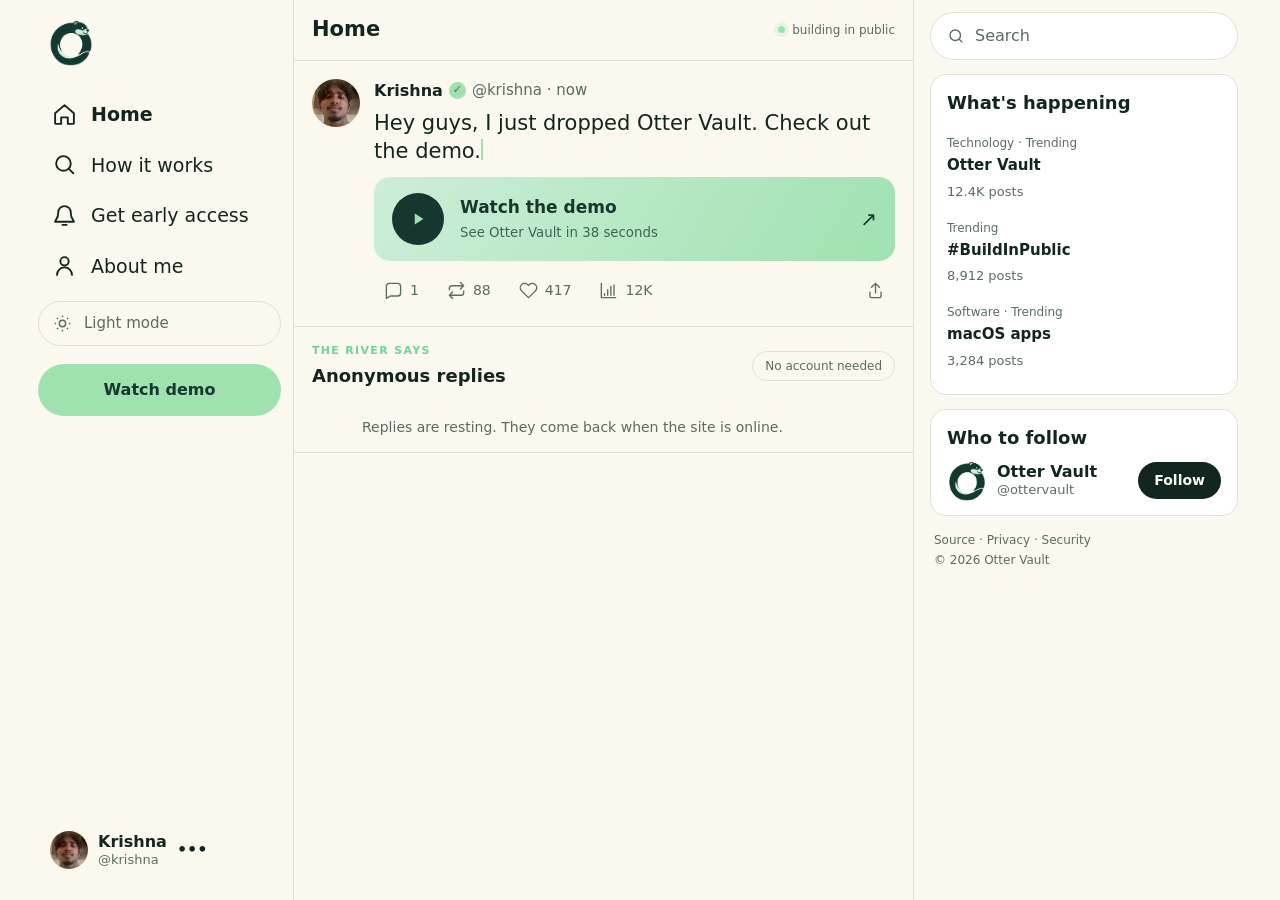
==== commit 56c61246: "Home page: let the author preview the visitor view without signing out Co-Authored-By: Claude Opus 5" ====
--- a/index.html
+++ b/index.html
@@ -11,7 +11,7 @@
 <meta property="og:type" content="website">
 <meta name="twitter:card" content="summary_large_image">
 <link rel="icon" href="assets/favicon.png">
-<link rel="stylesheet" href="social.css?v=5">
+<link rel="stylesheet" href="social.css?v=6">
 <script>
   try {
     const saved = localStorage.getItem('otter-theme');
@@ -30,6 +30,11 @@
     <svg class="theme-moon" viewBox="0 0 24 24" aria-hidden="true"><path d="M20.7 15.2A9 9 0 0 1 8.8 3.3 9 9 0 1 0 20.7 15.2Z"/></svg>
   </button>
 </header>
+
+<div class="visitor-bar" id="visitor-bar" hidden>
+  <span>Viewing as a visitor</span>
+  <button type="button" id="visitor-exit">Back to author mode</button>
+</div>
 
 <div class="shell">
   <aside class="rail" aria-label="Primary">
@@ -76,6 +81,7 @@
           <label class="sr-only" for="author-body">Post an update</label>
           <textarea id="author-body" rows="2" maxlength="600" placeholder="What shipped today?"></textarea>
           <div class="author-row">
+            <button type="button" id="author-preview" class="link-button">View as visitor</button>
             <button type="button" id="author-signout" class="link-button">Sign out</button>
             <button type="submit" id="author-post">Post update</button>
           </div>
@@ -217,6 +223,6 @@
   </div>
 </dialog>
 
-<script src="social.js?v=5"></script>
+<script src="social.js?v=6"></script>
 </body>
 </html>
--- a/social.css
+++ b/social.css
@@ -266,3 +266,14 @@
 .reply-remove { margin-left: auto; font-size: 12px; color: var(--muted); }
 .reply-remove:hover { color: #ff8b8b; }
 #updates .actions button span { font-size: 14px; }
+
+/* the author's own preview of the visitor view */
+.visitor-bar {
+  position: fixed; left: 50%; bottom: 20px; transform: translateX(-50%); z-index: 20;
+  display: flex; align-items: center; gap: 14px;
+  padding: 10px 12px 10px 18px; border-radius: 999px;
+  background: var(--panel); border: 1px solid var(--line); box-shadow: 0 14px 40px rgba(0, 0, 0, .45);
+  font-size: 14px; color: var(--muted);
+}
+.visitor-bar button { padding: 7px 14px; border-radius: 999px; background: var(--mint); color: var(--deep); font-weight: 700; font-size: 13px; }
+@media (max-width: 720px) { .visitor-bar { bottom: calc(76px + env(safe-area-inset-bottom, 0px)); } }
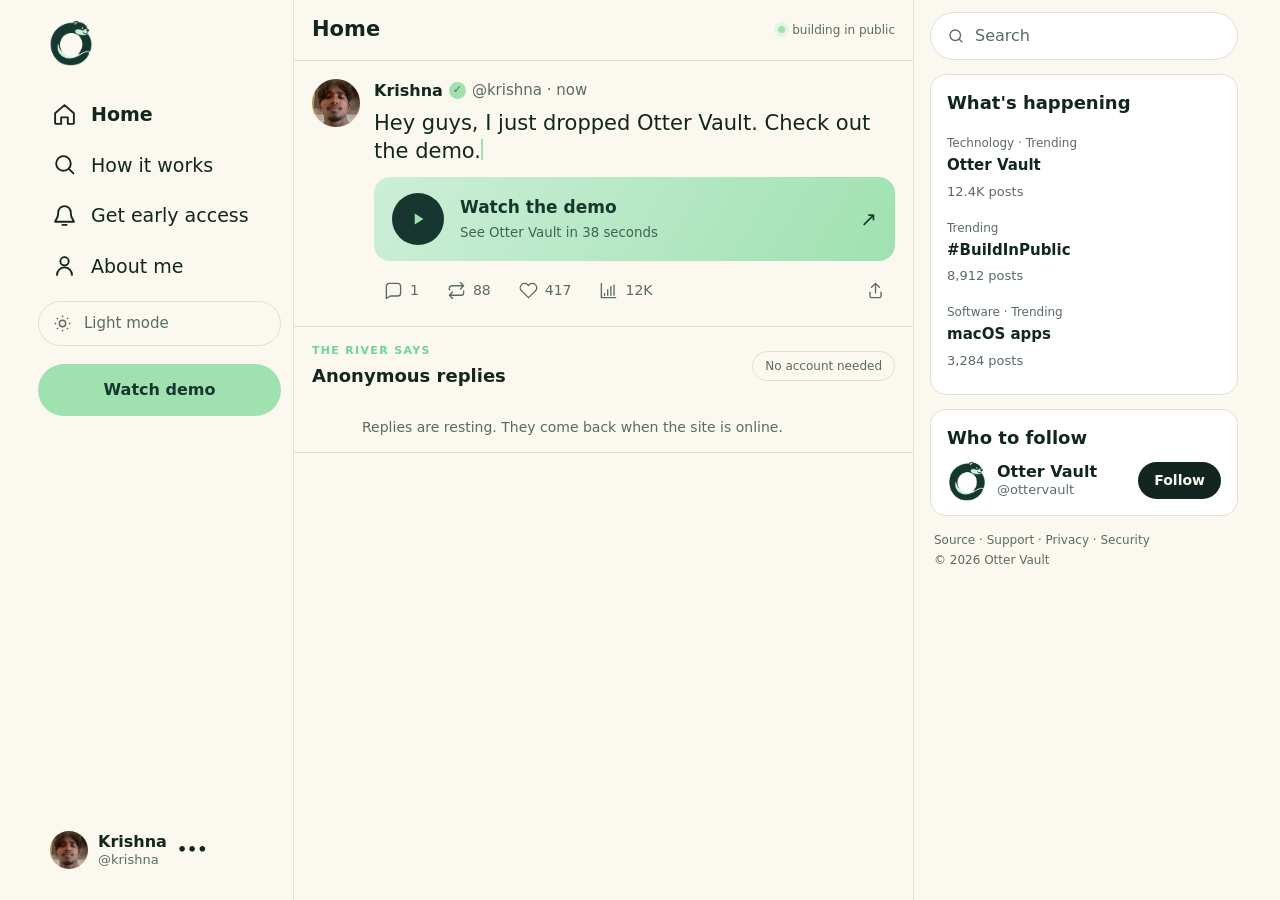
==== commit 6c3e9370: "Site: add a support page and link it from the footer Co-Authored-By: Claude Opus 5 <noreply@anthropi" ====
--- a/index.html
+++ b/index.html
@@ -197,6 +197,7 @@
     </section>
     <footer>
       <a href="https://github.com/KrishnaG1703/ottice-site">Source</a> ·
+      <a href="support.html">Support</a> ·
       <a href="https://krishnag1703.github.io/ottice-privacy/">Privacy</a> ·
       <a href="/.well-known/security.txt">Security</a><br>
       © 2026 Otter Vault
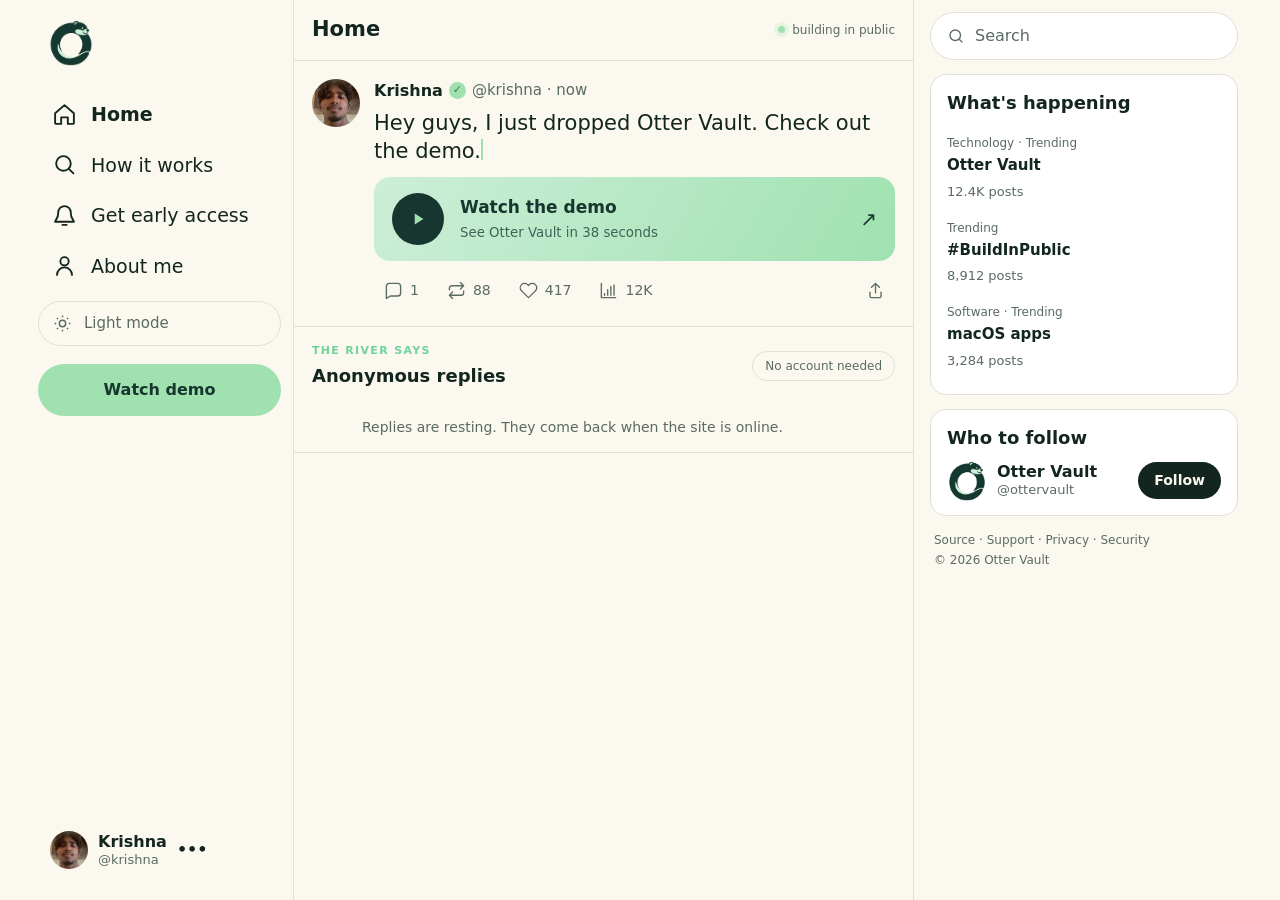
==== commit d67e1935: "Site: full link-preview tags on the home and support pages Co-Authored-By: Claude Opus 5 <noreply@an" ====
--- a/index.html
+++ b/index.html
@@ -5,11 +5,19 @@
 <meta name="viewport" content="width=device-width, initial-scale=1, viewport-fit=cover">
 <title>Otter Vault — your passwords and API keys, kept close</title>
 <meta name="description" content="Otter Vault catches API keys the moment they appear and keeps them encrypted on your own device. Watch the demo and leave a reply, no account needed.">
-<meta property="og:title" content="Otter Vault">
-<meta property="og:description" content="Catches API keys the moment they appear. Encrypted on your device, never on a server.">
-<meta property="og:image" content="https://krishnag1703.github.io/ottice-site/assets/og.jpg">
+<meta property="og:site_name" content="Otter Vault">
+<meta property="og:title" content="Otter Vault — your API keys, kept close">
+<meta property="og:description" content="Catches API keys the moment they appear and encrypts them on your own device. No server, no account.">
+<meta property="og:image" content="https://ottervault.mechaclips.workers.dev/assets/og.jpg">
+<meta property="og:image:width" content="1200">
+<meta property="og:image:height" content="630">
+<meta property="og:image:alt" content="The Otter Vault mascot beside the words: your api keys, kept close.">
+<meta property="og:url" content="https://ottervault.mechaclips.workers.dev/">
 <meta property="og:type" content="website">
 <meta name="twitter:card" content="summary_large_image">
+<meta name="twitter:title" content="Otter Vault — your API keys, kept close">
+<meta name="twitter:description" content="Catches API keys the moment they appear and encrypts them on your own device. No server, no account.">
+<meta name="twitter:image" content="https://ottervault.mechaclips.workers.dev/assets/og.jpg">
 <link rel="icon" href="assets/favicon.png">
 <link rel="stylesheet" href="social.css?v=6">
 <script>
